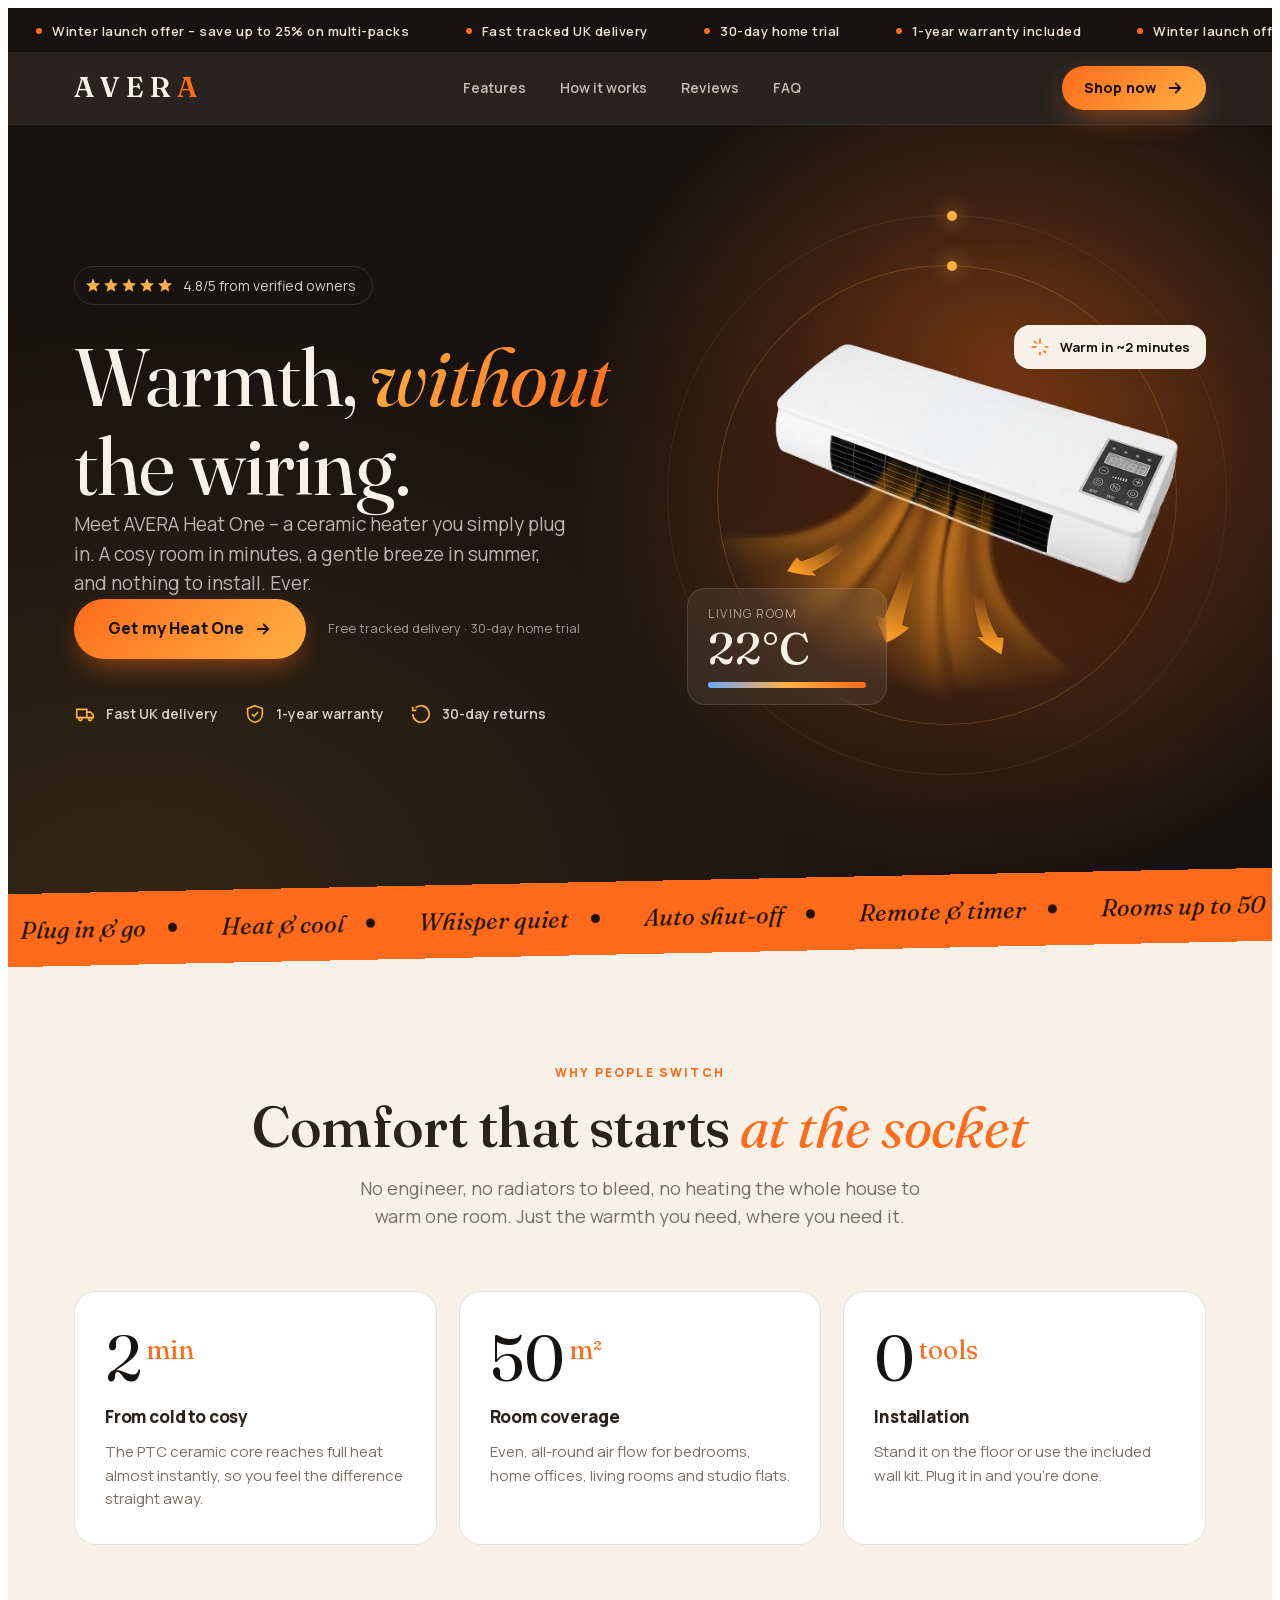
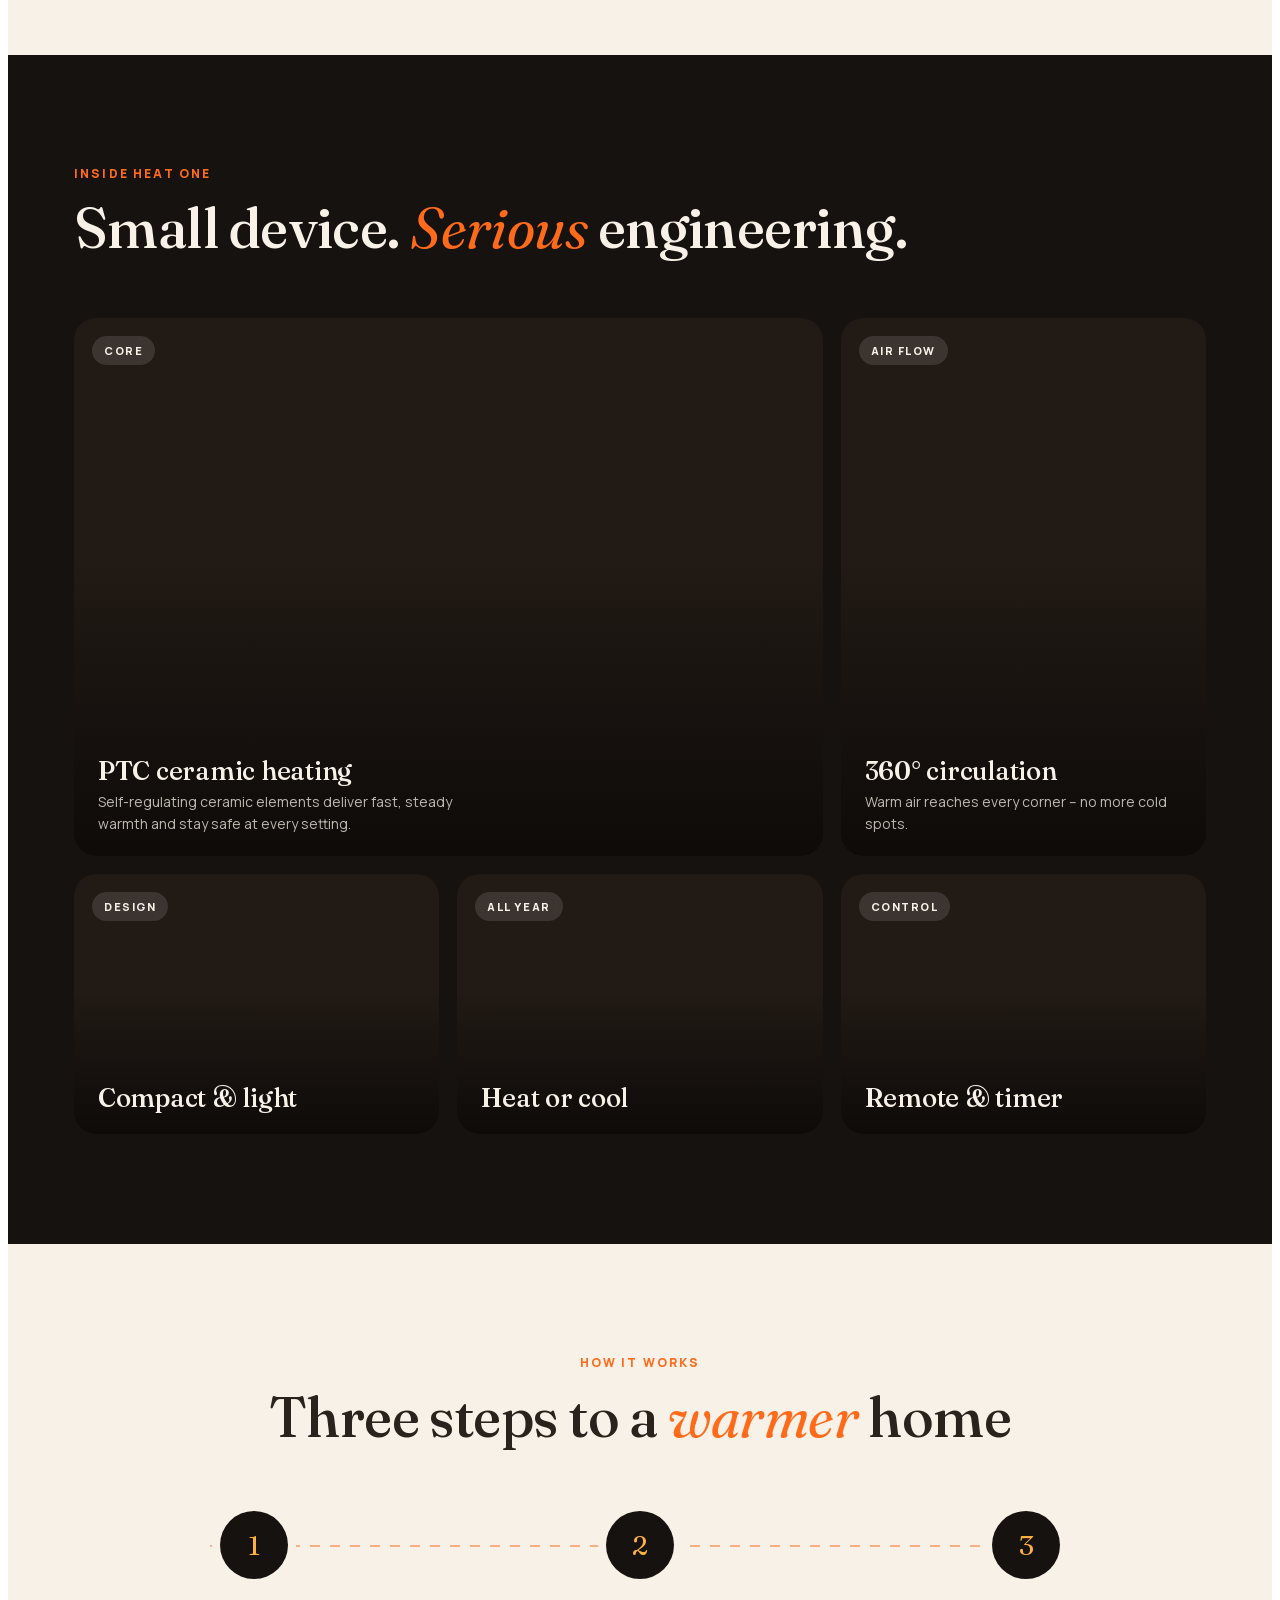
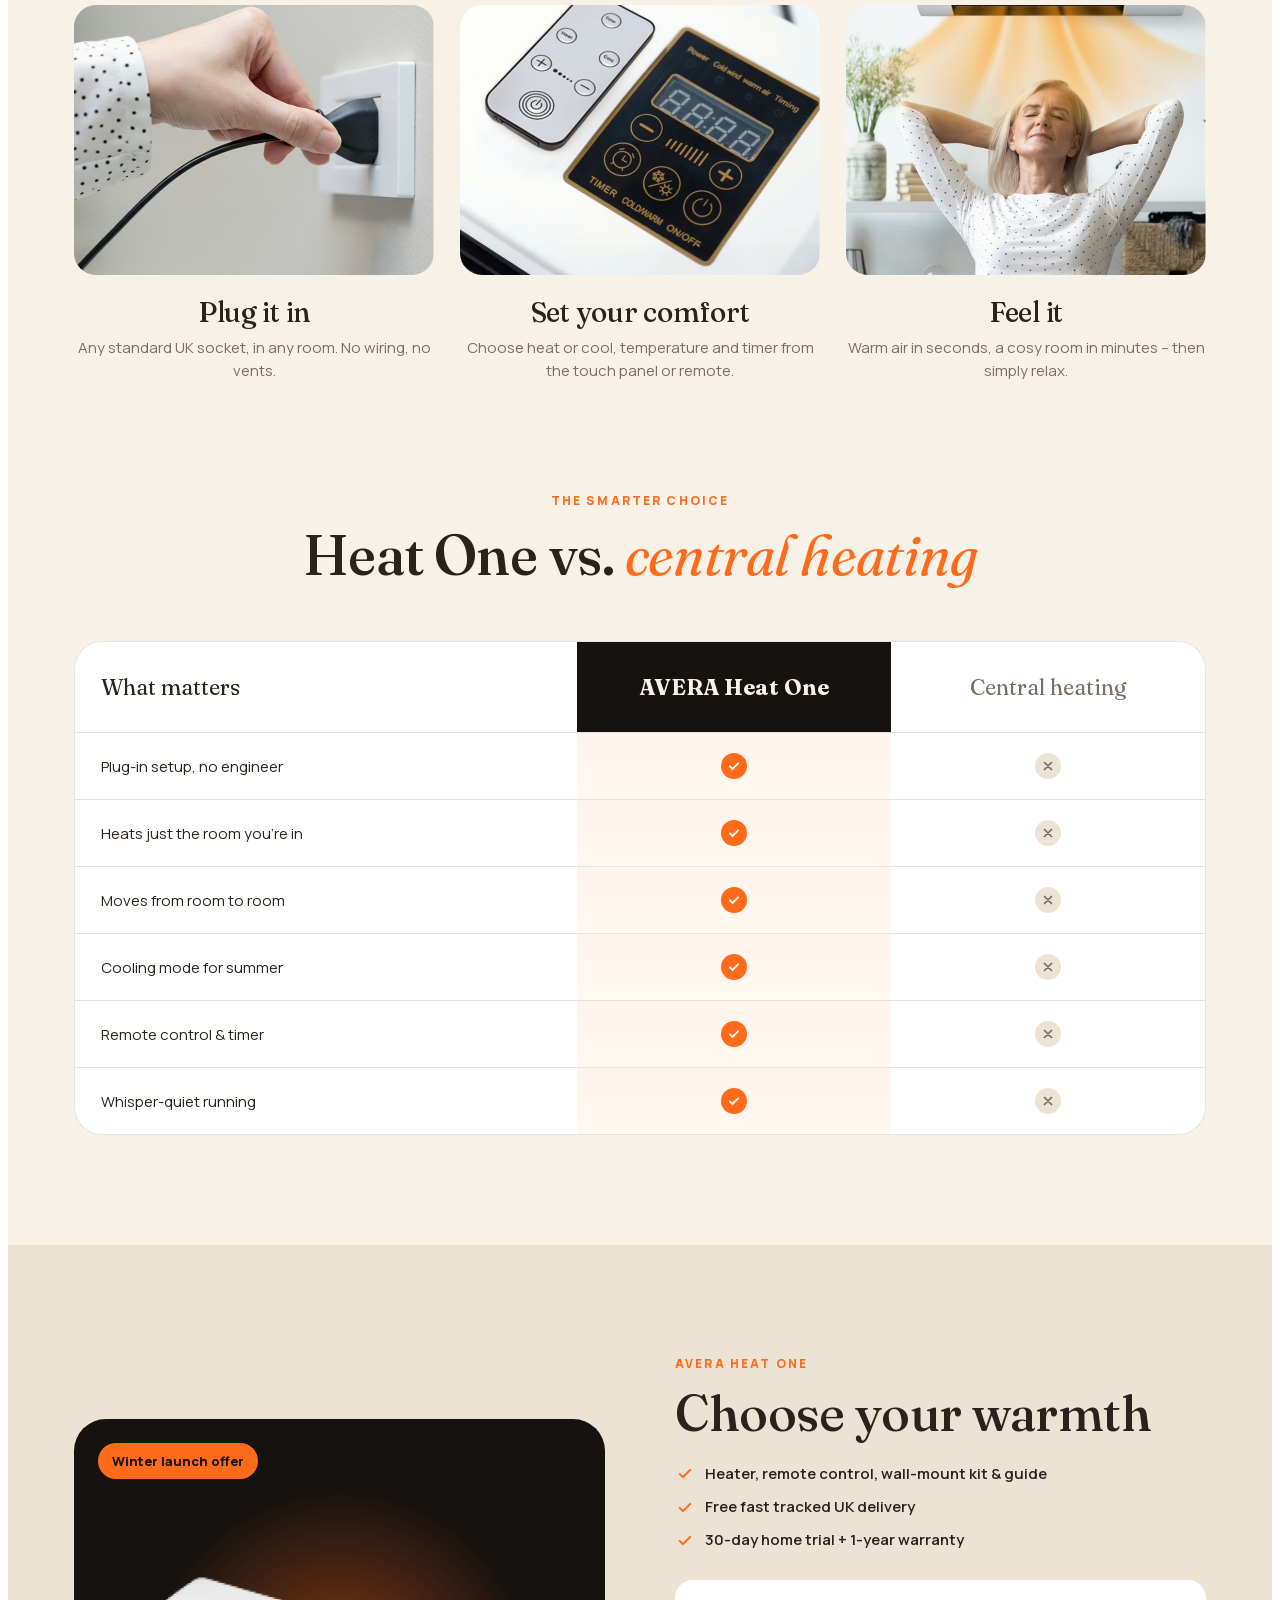
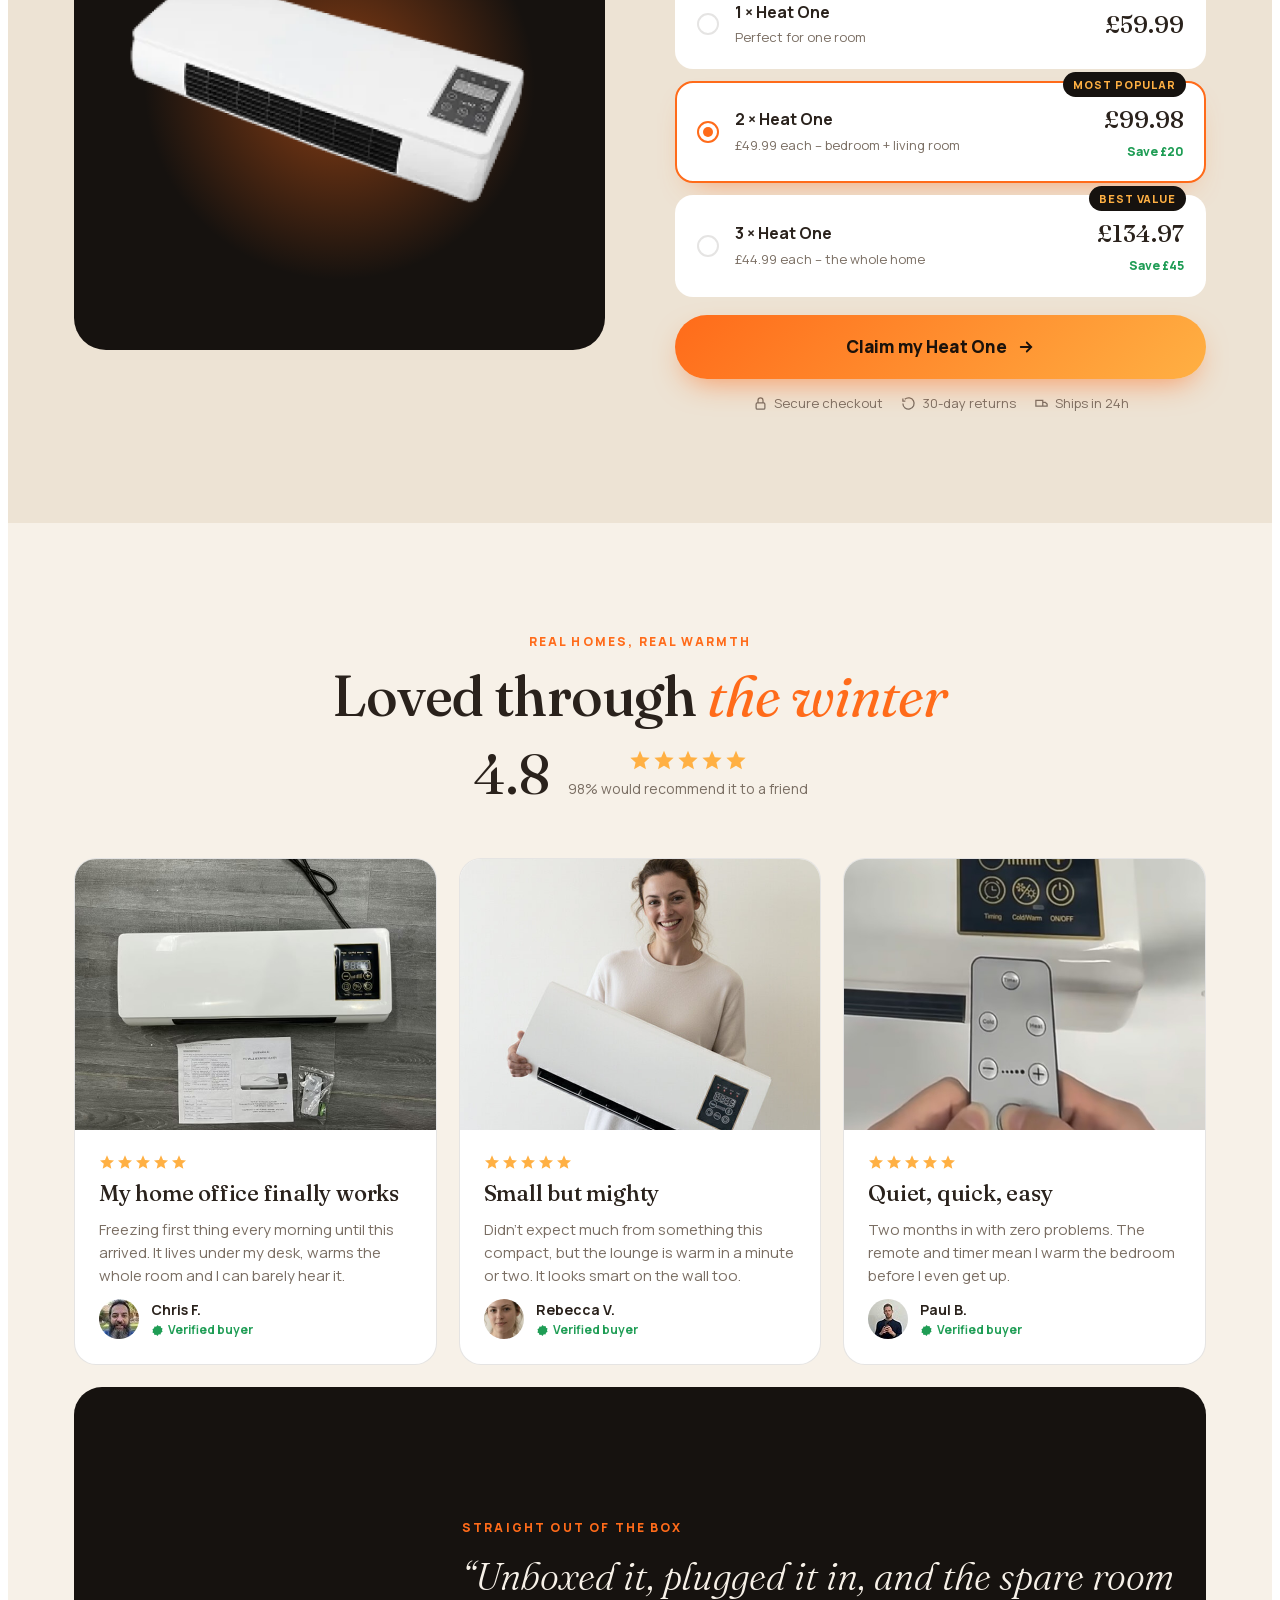
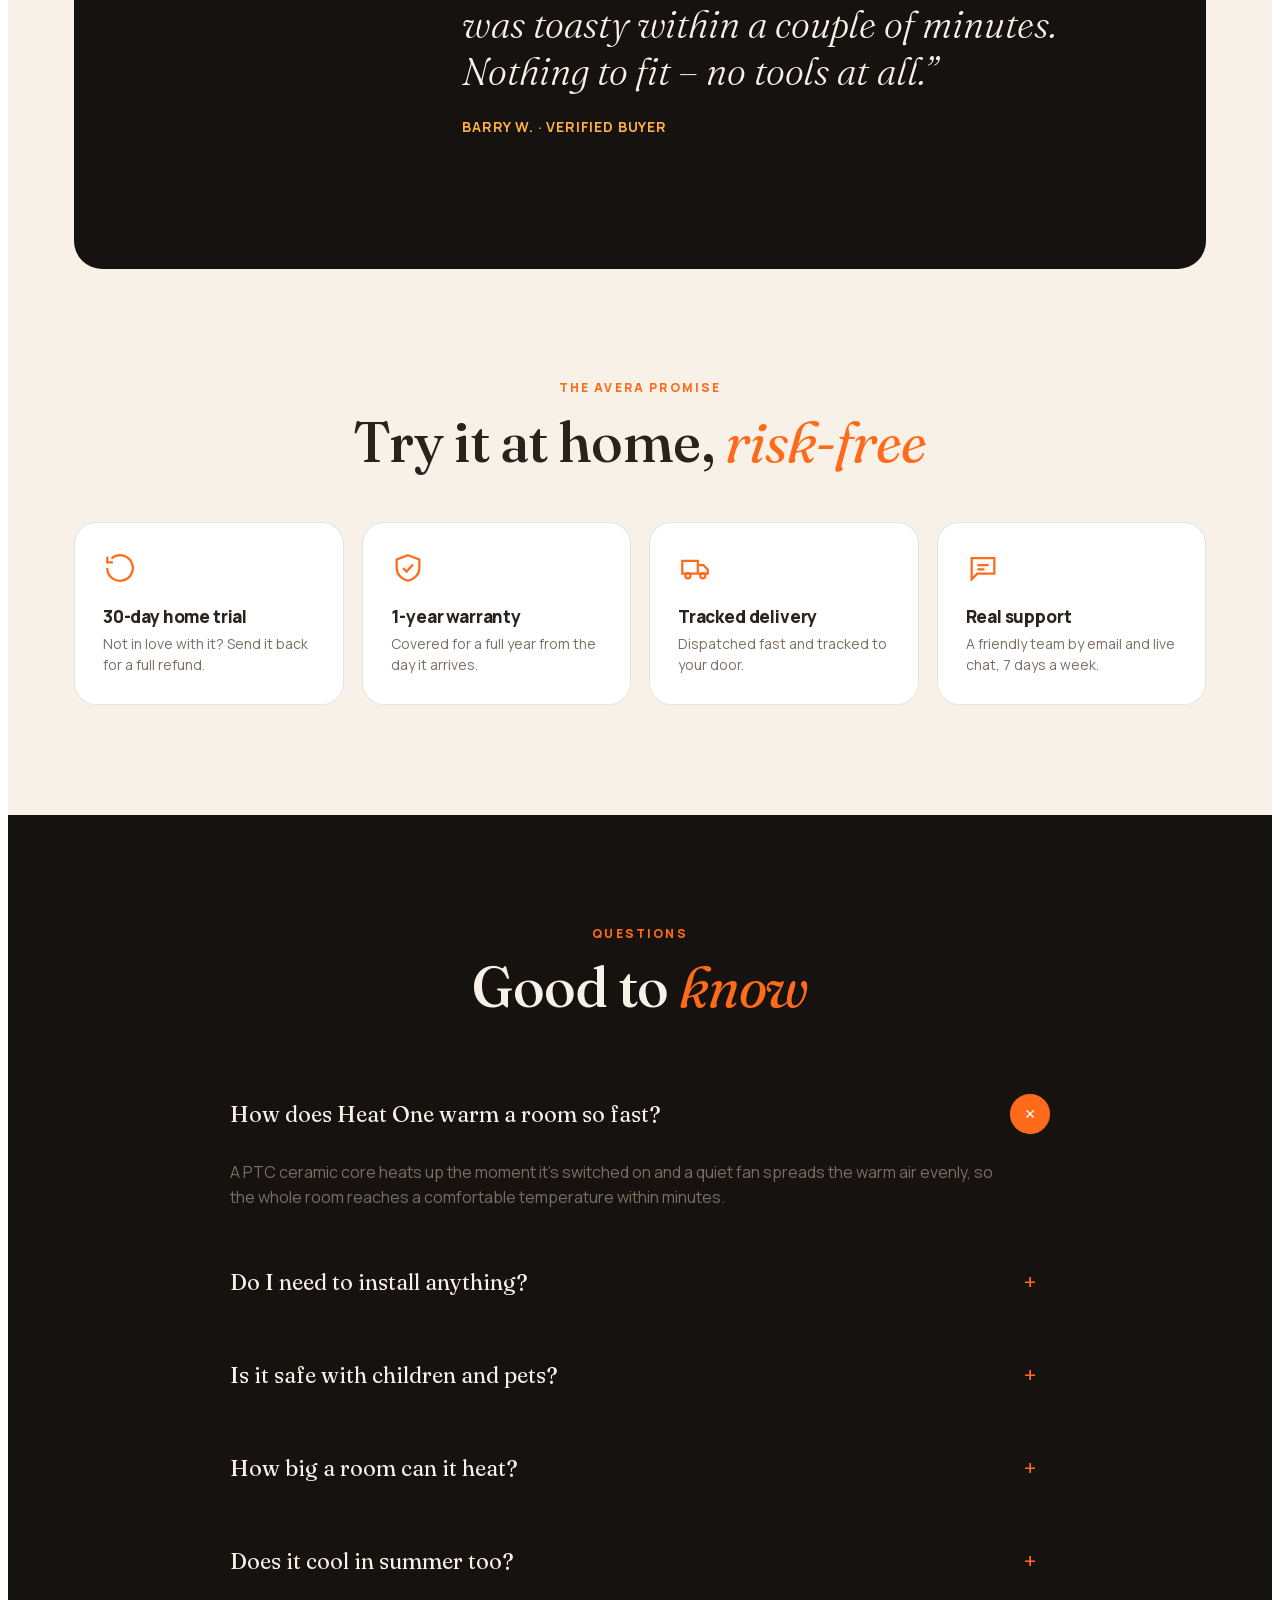
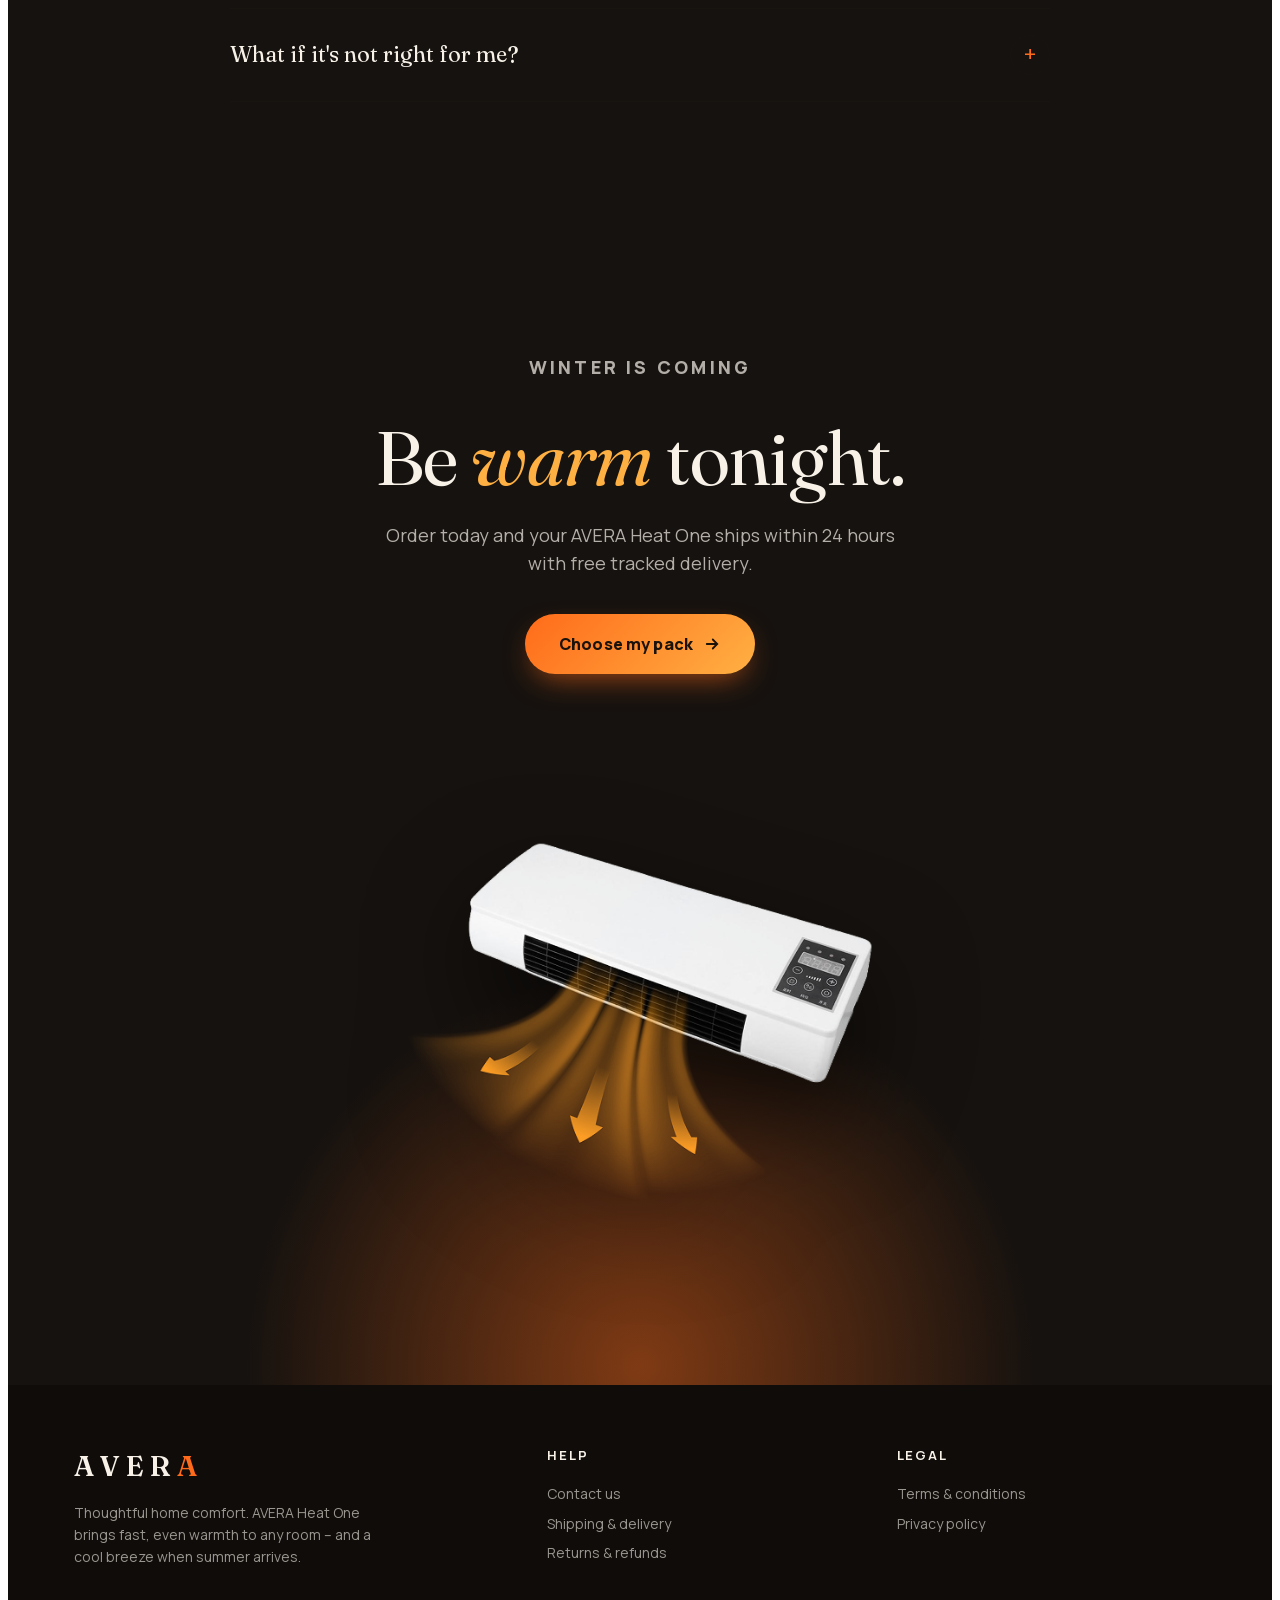
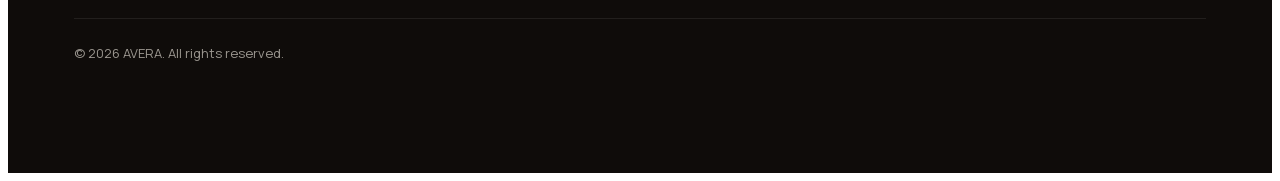
==== index.html @ c87c734c "Pagina prodotto AVERA Heat One (UK) per import CheckoutChamp Co-Authored-By: Claude Opus 5.5 (1M con" ====
<!DOCTYPE html>
<html lang="en-GB">
<head>
<meta charset="utf-8">
<meta name="viewport" content="width=device-width,initial-scale=1">
<title>AVERA Heat One – Plug-in ceramic heater</title>
<meta name="description" content="AVERA Heat One: a plug-in ceramic heater and cooler that warms a room in minutes. No installation, remote control, 30-day home trial.">
<link rel="stylesheet" href="https://camillithomas7-prog.github.io/avera-heat/style-aaeebcc0.css">
</head>
<body>
<div class="av">

<div class="av-bar"><div class="av-bar-track">
<span><i></i>Winter launch offer – save up to 25% on multi-packs</span><span><i></i>Fast tracked UK delivery</span><span><i></i>30-day home trial</span><span><i></i>1-year warranty included</span>
<span><i></i>Winter launch offer – save up to 25% on multi-packs</span><span><i></i>Fast tracked UK delivery</span><span><i></i>30-day home trial</span><span><i></i>1-year warranty included</span>
</div></div>

<header class="av-head"><div class="av-wrap">
<a class="av-logo" href="#top">AVER<b>A</b></a>
<nav class="av-nav"><a href="#features">Features</a><a href="#how">How it works</a><a href="#reviews">Reviews</a><a href="#faq">FAQ</a></nav>
<a class="av-btn" href="#offer">Shop now <svg viewBox="0 0 24 24" fill="none" stroke="currentColor" stroke-width="2.4" stroke-linecap="round"><path d="M5 12h14M13 6l6 6-6 6"/></svg></a>
</div></header>

<section class="av-hero" id="top"><div class="av-wrap">
<div class="av-hero-in">
<div class="av-rating"><span class="av-stars"><svg viewBox="0 0 24 24"><path d="M12 2l3 6.9 7.5.7-5.7 5 1.7 7.4L12 18.3 5.5 22l1.7-7.4-5.7-5 7.5-.7z"/></svg><svg viewBox="0 0 24 24"><path d="M12 2l3 6.9 7.5.7-5.7 5 1.7 7.4L12 18.3 5.5 22l1.7-7.4-5.7-5 7.5-.7z"/></svg><svg viewBox="0 0 24 24"><path d="M12 2l3 6.9 7.5.7-5.7 5 1.7 7.4L12 18.3 5.5 22l1.7-7.4-5.7-5 7.5-.7z"/></svg><svg viewBox="0 0 24 24"><path d="M12 2l3 6.9 7.5.7-5.7 5 1.7 7.4L12 18.3 5.5 22l1.7-7.4-5.7-5 7.5-.7z"/></svg><svg viewBox="0 0 24 24"><path d="M12 2l3 6.9 7.5.7-5.7 5 1.7 7.4L12 18.3 5.5 22l1.7-7.4-5.7-5 7.5-.7z"/></svg></span>4.8/5 from verified owners</div>
<h1>Warmth, <em>without</em> the wiring.</h1>
<p class="av-hero-sub">Meet AVERA Heat One – a ceramic heater you simply plug in. A cosy room in minutes, a gentle breeze in summer, and nothing to install. Ever.</p>
<div class="av-hero-cta"><a class="av-btn" href="#offer">Get my Heat One <svg viewBox="0 0 24 24" fill="none" stroke="currentColor" stroke-width="2.4" stroke-linecap="round"><path d="M5 12h14M13 6l6 6-6 6"/></svg></a><small>Free tracked delivery · 30-day home trial</small></div>
<div class="av-trust">
<div><svg viewBox="0 0 24 24"><path d="M3 7h11v9H3zM14 10h4l3 3v3h-7z"/><circle cx="7" cy="17.5" r="1.8"/><circle cx="17.5" cy="17.5" r="1.8"/></svg>Fast UK delivery</div>
<div><svg viewBox="0 0 24 24"><path d="M12 3l8 3v6c0 4.5-3.4 8-8 9-4.6-1-8-4.5-8-9V6z"/><path d="M8.5 12l2.5 2.5 4.5-5"/></svg>1-year warranty</div>
<div><svg viewBox="0 0 24 24"><path d="M3 12a9 9 0 1 0 3-6.7"/><path d="M3 4v4h4"/></svg>30-day returns</div>
</div>
</div>
<div class="av-stage">
<div class="av-stage-ring av-stage-ring--2"></div><div class="av-stage-ring"></div>
<div class="av-waves"><svg viewBox="0 0 26 90"><path d="M13 88c-9-10 9-18 0-28s9-18 0-28 9-18 0-30"/></svg><svg viewBox="0 0 26 90"><path d="M13 88c-9-10 9-18 0-28s9-18 0-28 9-18 0-30"/></svg><svg viewBox="0 0 26 90"><path d="M13 88c-9-10 9-18 0-28s9-18 0-28 9-18 0-30"/></svg></div>
<img class="av-product" src="https://camillithomas7-prog.github.io/avera-heat/assets/heat-one-flow.png" alt="AVERA Heat One plug-in heater">
<div class="av-temp"><small>Living room</small><strong></strong><span></span></div>
<div class="av-chip"><svg viewBox="0 0 24 24"><path d="M12 2v6M12 22v-4M4.9 4.9l2.8 2.8M16.3 16.3l2.8 2.8M2 12h6M22 12h-4"/></svg>Warm in ~2 minutes</div>
</div>
</div></section>

<div class="av-ticker"><div class="av-bar-track">
<span>Plug in &amp; go<i></i></span><span>Heat &amp; cool<i></i></span><span>Whisper quiet<i></i></span><span>Auto shut-off<i></i></span><span>Remote &amp; timer<i></i></span><span>Rooms up to 50 m²<i></i></span>
<span>Plug in &amp; go<i></i></span><span>Heat &amp; cool<i></i></span><span>Whisper quiet<i></i></span><span>Auto shut-off<i></i></span><span>Remote &amp; timer<i></i></span><span>Rooms up to 50 m²<i></i></span>
</div></div>

<section class="av-sec"><div class="av-wrap">
<div class="av-center av-rv"><p class="av-eyebrow">Why people switch</p><h2 class="av-h2" style="margin-top:14px">Comfort that starts <em>at the socket</em></h2><p class="av-lead" style="margin-top:18px">No engineer, no radiators to bleed, no heating the whole house to warm one room. Just the warmth you need, where you need it.</p></div>
<div class="av-stats">
<div class="av-stat av-rv"><b>2<sup>min</sup></b><h3>From cold to cosy</h3><p>The PTC ceramic core reaches full heat almost instantly, so you feel the difference straight away.</p></div>
<div class="av-stat av-rv"><b>50<sup>m²</sup></b><h3>Room coverage</h3><p>Even, all-round air flow for bedrooms, home offices, living rooms and studio flats.</p></div>
<div class="av-stat av-rv"><b>0<sup>tools</sup></b><h3>Installation</h3><p>Stand it on the floor or use the included wall kit. Plug it in and you're done.</p></div>
</div>
</div></section>

<section class="av-sec av-dark" id="features"><div class="av-wrap">
<div class="av-rv"><p class="av-eyebrow">Inside Heat One</p><h2 class="av-h2" style="margin-top:14px">Small device. <em>Serious</em> engineering.</h2></div>
<div class="av-bento">
<div class="av-tile av-t1 av-rv"><video autoplay muted loop playsinline preload="metadata"><source src="https://camillithomas7-prog.github.io/avera-heat/assets/v-ceramic.mp4" type="video/mp4"></video><em>Core</em><div><h3>PTC ceramic heating</h3><p>Self-regulating ceramic elements deliver fast, steady warmth and stay safe at every setting.</p></div></div>
<div class="av-tile av-t2 av-rv"><video autoplay muted loop playsinline preload="metadata"><source src="https://camillithomas7-prog.github.io/avera-heat/assets/v-airflow.mp4" type="video/mp4"></video><em>Air flow</em><div><h3>360° circulation</h3><p>Warm air reaches every corner – no more cold spots.</p></div></div>
<div class="av-tile av-t3 av-rv"><video autoplay muted loop playsinline preload="metadata"><source src="https://camillithomas7-prog.github.io/avera-heat/assets/v-compact.mp4" type="video/mp4"></video><em>Design</em><div><h3>Compact &amp; light</h3></div></div>
<div class="av-tile av-t4 av-rv"><video autoplay muted loop playsinline preload="metadata"><source src="https://camillithomas7-prog.github.io/avera-heat/assets/v-dual.mp4" type="video/mp4"></video><em>All year</em><div><h3>Heat or cool</h3></div></div>
<div class="av-tile av-t5 av-rv"><video autoplay muted loop playsinline preload="metadata"><source src="https://camillithomas7-prog.github.io/avera-heat/assets/v-remote.mp4" type="video/mp4"></video><em>Control</em><div><h3>Remote &amp; timer</h3></div></div>
</div>
</div></section>

<section class="av-sec" id="how"><div class="av-wrap">
<div class="av-center av-rv"><p class="av-eyebrow">How it works</p><h2 class="av-h2" style="margin-top:14px">Three steps to a <em>warmer</em> home</h2></div>
<div class="av-steps">
<div class="av-step av-rv"><div class="av-step-n">1</div><img src="https://camillithomas7-prog.github.io/avera-heat/assets/step-plug.jpg" alt="Plugging in the heater"><h3>Plug it in</h3><p>Any standard UK socket, in any room. No wiring, no vents.</p></div>
<div class="av-step av-rv"><div class="av-step-n">2</div><img src="https://camillithomas7-prog.github.io/avera-heat/assets/step-panel.jpg" alt="Touch panel and remote"><h3>Set your comfort</h3><p>Choose heat or cool, temperature and timer from the touch panel or remote.</p></div>
<div class="av-step av-rv"><div class="av-step-n">3</div><img src="https://camillithomas7-prog.github.io/avera-heat/assets/step-relax.jpg" alt="Relaxing in a warm room"><h3>Feel it</h3><p>Warm air in seconds, a cosy room in minutes – then simply relax.</p></div>
</div>
</div></section>

<section class="av-sec" style="padding-top:0"><div class="av-wrap">
<div class="av-center av-rv"><p class="av-eyebrow">The smarter choice</p><h2 class="av-h2" style="margin-top:14px">Heat One vs. <em>central heating</em></h2></div>
<div class="av-compare av-rv">
<div class="av-row av-row--head"><div>What matters</div><div>AVERA Heat One</div><div>Central heating</div></div>
<div class="av-row"><div>Plug-in setup, no engineer</div><div><span class="av-yes"><svg viewBox="0 0 24 24"><path d="M5 12.5l4.5 4.5L19 7.5"/></svg></span></div><div><span class="av-no"><svg viewBox="0 0 24 24"><path d="M6 6l12 12M18 6L6 18"/></svg></span></div></div>
<div class="av-row"><div>Heats just the room you're in</div><div><span class="av-yes"><svg viewBox="0 0 24 24"><path d="M5 12.5l4.5 4.5L19 7.5"/></svg></span></div><div><span class="av-no"><svg viewBox="0 0 24 24"><path d="M6 6l12 12M18 6L6 18"/></svg></span></div></div>
<div class="av-row"><div>Moves from room to room</div><div><span class="av-yes"><svg viewBox="0 0 24 24"><path d="M5 12.5l4.5 4.5L19 7.5"/></svg></span></div><div><span class="av-no"><svg viewBox="0 0 24 24"><path d="M6 6l12 12M18 6L6 18"/></svg></span></div></div>
<div class="av-row"><div>Cooling mode for summer</div><div><span class="av-yes"><svg viewBox="0 0 24 24"><path d="M5 12.5l4.5 4.5L19 7.5"/></svg></span></div><div><span class="av-no"><svg viewBox="0 0 24 24"><path d="M6 6l12 12M18 6L6 18"/></svg></span></div></div>
<div class="av-row"><div>Remote control &amp; timer</div><div><span class="av-yes"><svg viewBox="0 0 24 24"><path d="M5 12.5l4.5 4.5L19 7.5"/></svg></span></div><div><span class="av-no"><svg viewBox="0 0 24 24"><path d="M6 6l12 12M18 6L6 18"/></svg></span></div></div>
<div class="av-row"><div>Whisper-quiet running</div><div><span class="av-yes"><svg viewBox="0 0 24 24"><path d="M5 12.5l4.5 4.5L19 7.5"/></svg></span></div><div><span class="av-no"><svg viewBox="0 0 24 24"><path d="M6 6l12 12M18 6L6 18"/></svg></span></div></div>
</div>
</div></section>

<section class="av-sec av-offer" id="offer"><div class="av-wrap">
<div class="av-offer-media av-rv"><em>Winter launch offer</em><img src="https://camillithomas7-prog.github.io/avera-heat/assets/heat-one.png" alt="AVERA Heat One"></div>
<div class="av-rv">
<p class="av-eyebrow">AVERA Heat One</p>
<h2 style="margin-top:12px">Choose your warmth</h2>
<ul class="av-offer-list">
<li><svg viewBox="0 0 24 24"><path d="M5 12.5l4.5 4.5L19 7.5"/></svg>Heater, remote control, wall-mount kit &amp; guide</li>
<li><svg viewBox="0 0 24 24"><path d="M5 12.5l4.5 4.5L19 7.5"/></svg>Free fast tracked UK delivery</li>
<li><svg viewBox="0 0 24 24"><path d="M5 12.5l4.5 4.5L19 7.5"/></svg>30-day home trial + 1-year warranty</li>
</ul>
<div class="av-packs">
<label class="av-pack"><input type="radio" name="av-pack"><span class="av-pack-dot"></span><span class="av-pack-txt"><b>1 × Heat One</b><small>Perfect for one room</small></span><span class="av-pack-price"><b>£59.99</b></span></label>
<label class="av-pack"><input type="radio" name="av-pack" checked><span class="av-pack-tag">Most popular</span><span class="av-pack-dot"></span><span class="av-pack-txt"><b>2 × Heat One</b><small>£49.99 each – bedroom + living room</small></span><span class="av-pack-price"><b>£99.98</b><small>Save £20</small></span></label>
<label class="av-pack"><input type="radio" name="av-pack"><span class="av-pack-tag">Best value</span><span class="av-pack-dot"></span><span class="av-pack-txt"><b>3 × Heat One</b><small>£44.99 each – the whole home</small></span><span class="av-pack-price"><b>£134.97</b><small>Save £45</small></span></label>
</div>
<a class="av-btn" href="/checkout">Claim my Heat One <svg viewBox="0 0 24 24" fill="none" stroke="currentColor" stroke-width="2.4" stroke-linecap="round"><path d="M5 12h14M13 6l6 6-6 6"/></svg></a>
<div class="av-secure"><span><svg viewBox="0 0 24 24"><rect x="5" y="11" width="14" height="10" rx="2"/><path d="M8 11V7a4 4 0 0 1 8 0v4"/></svg>Secure checkout</span><span><svg viewBox="0 0 24 24"><path d="M3 12a9 9 0 1 0 3-6.7"/><path d="M3 4v4h4"/></svg>30-day returns</span><span><svg viewBox="0 0 24 24"><path d="M3 7h11v9H3zM14 10h4l3 3v3h-7z"/></svg>Ships in 24h</span></div>
</div>
</div></section>

<section class="av-sec" id="reviews"><div class="av-wrap">
<div class="av-center av-rv"><p class="av-eyebrow">Real homes, real warmth</p><h2 class="av-h2" style="margin-top:14px">Loved through <em>the winter</em></h2>
<div class="av-score"><b>4.8</b><div><span class="av-stars"><svg viewBox="0 0 24 24"><path d="M12 2l3 6.9 7.5.7-5.7 5 1.7 7.4L12 18.3 5.5 22l1.7-7.4-5.7-5 7.5-.7z"/></svg><svg viewBox="0 0 24 24"><path d="M12 2l3 6.9 7.5.7-5.7 5 1.7 7.4L12 18.3 5.5 22l1.7-7.4-5.7-5 7.5-.7z"/></svg><svg viewBox="0 0 24 24"><path d="M12 2l3 6.9 7.5.7-5.7 5 1.7 7.4L12 18.3 5.5 22l1.7-7.4-5.7-5 7.5-.7z"/></svg><svg viewBox="0 0 24 24"><path d="M12 2l3 6.9 7.5.7-5.7 5 1.7 7.4L12 18.3 5.5 22l1.7-7.4-5.7-5 7.5-.7z"/></svg><svg viewBox="0 0 24 24"><path d="M12 2l3 6.9 7.5.7-5.7 5 1.7 7.4L12 18.3 5.5 22l1.7-7.4-5.7-5 7.5-.7z"/></svg></span><small>98% would recommend it to a friend</small></div></div>
</div>
<div class="av-reviews">
<div class="av-review av-rv"><img src="https://camillithomas7-prog.github.io/avera-heat/assets/review-1.jpg" alt="Heat One unboxed"><div class="av-review-b"><span class="av-stars"><svg viewBox="0 0 24 24"><path d="M12 2l3 6.9 7.5.7-5.7 5 1.7 7.4L12 18.3 5.5 22l1.7-7.4-5.7-5 7.5-.7z"/></svg><svg viewBox="0 0 24 24"><path d="M12 2l3 6.9 7.5.7-5.7 5 1.7 7.4L12 18.3 5.5 22l1.7-7.4-5.7-5 7.5-.7z"/></svg><svg viewBox="0 0 24 24"><path d="M12 2l3 6.9 7.5.7-5.7 5 1.7 7.4L12 18.3 5.5 22l1.7-7.4-5.7-5 7.5-.7z"/></svg><svg viewBox="0 0 24 24"><path d="M12 2l3 6.9 7.5.7-5.7 5 1.7 7.4L12 18.3 5.5 22l1.7-7.4-5.7-5 7.5-.7z"/></svg><svg viewBox="0 0 24 24"><path d="M12 2l3 6.9 7.5.7-5.7 5 1.7 7.4L12 18.3 5.5 22l1.7-7.4-5.7-5 7.5-.7z"/></svg></span><h3>My home office finally works</h3><p>Freezing first thing every morning until this arrived. It lives under my desk, warms the whole room and I can barely hear it.</p><div class="av-who"><img src="https://camillithomas7-prog.github.io/avera-heat/assets/avatar-1.jpg" alt=""><div>Chris F.<small><svg viewBox="0 0 24 24"><path d="M12 2l2.4 2.1 3.2-.3.9 3.1 2.8 1.6-1 3 1 3-2.8 1.6-.9 3.1-3.2-.3L12 22l-2.4-2.1-3.2.3-.9-3.1-2.8-1.6 1-3-1-3 2.8-1.6.9-3.1 3.2.3z"/></svg>Verified buyer</small></div></div></div></div>
<div class="av-review av-rv"><img src="https://camillithomas7-prog.github.io/avera-heat/assets/review-2.jpg" alt="Customer holding Heat One"><div class="av-review-b"><span class="av-stars"><svg viewBox="0 0 24 24"><path d="M12 2l3 6.9 7.5.7-5.7 5 1.7 7.4L12 18.3 5.5 22l1.7-7.4-5.7-5 7.5-.7z"/></svg><svg viewBox="0 0 24 24"><path d="M12 2l3 6.9 7.5.7-5.7 5 1.7 7.4L12 18.3 5.5 22l1.7-7.4-5.7-5 7.5-.7z"/></svg><svg viewBox="0 0 24 24"><path d="M12 2l3 6.9 7.5.7-5.7 5 1.7 7.4L12 18.3 5.5 22l1.7-7.4-5.7-5 7.5-.7z"/></svg><svg viewBox="0 0 24 24"><path d="M12 2l3 6.9 7.5.7-5.7 5 1.7 7.4L12 18.3 5.5 22l1.7-7.4-5.7-5 7.5-.7z"/></svg><svg viewBox="0 0 24 24"><path d="M12 2l3 6.9 7.5.7-5.7 5 1.7 7.4L12 18.3 5.5 22l1.7-7.4-5.7-5 7.5-.7z"/></svg></span><h3>Small but mighty</h3><p>Didn't expect much from something this compact, but the lounge is warm in a minute or two. It looks smart on the wall too.</p><div class="av-who"><img src="https://camillithomas7-prog.github.io/avera-heat/assets/avatar-2.jpg" alt=""><div>Rebecca V.<small><svg viewBox="0 0 24 24"><path d="M12 2l2.4 2.1 3.2-.3.9 3.1 2.8 1.6-1 3 1 3-2.8 1.6-.9 3.1-3.2-.3L12 22l-2.4-2.1-3.2.3-.9-3.1-2.8-1.6 1-3-1-3 2.8-1.6.9-3.1 3.2.3z"/></svg>Verified buyer</small></div></div></div></div>
<div class="av-review av-rv"><img src="https://camillithomas7-prog.github.io/avera-heat/assets/review-3.jpg" alt="Remote control"><div class="av-review-b"><span class="av-stars"><svg viewBox="0 0 24 24"><path d="M12 2l3 6.9 7.5.7-5.7 5 1.7 7.4L12 18.3 5.5 22l1.7-7.4-5.7-5 7.5-.7z"/></svg><svg viewBox="0 0 24 24"><path d="M12 2l3 6.9 7.5.7-5.7 5 1.7 7.4L12 18.3 5.5 22l1.7-7.4-5.7-5 7.5-.7z"/></svg><svg viewBox="0 0 24 24"><path d="M12 2l3 6.9 7.5.7-5.7 5 1.7 7.4L12 18.3 5.5 22l1.7-7.4-5.7-5 7.5-.7z"/></svg><svg viewBox="0 0 24 24"><path d="M12 2l3 6.9 7.5.7-5.7 5 1.7 7.4L12 18.3 5.5 22l1.7-7.4-5.7-5 7.5-.7z"/></svg><svg viewBox="0 0 24 24"><path d="M12 2l3 6.9 7.5.7-5.7 5 1.7 7.4L12 18.3 5.5 22l1.7-7.4-5.7-5 7.5-.7z"/></svg></span><h3>Quiet, quick, easy</h3><p>Two months in with zero problems. The remote and timer mean I warm the bedroom before I even get up.</p><div class="av-who"><img src="https://camillithomas7-prog.github.io/avera-heat/assets/avatar-3.jpg" alt=""><div>Paul B.<small><svg viewBox="0 0 24 24"><path d="M12 2l2.4 2.1 3.2-.3.9 3.1 2.8 1.6-1 3 1 3-2.8 1.6-.9 3.1-3.2-.3L12 22l-2.4-2.1-3.2.3-.9-3.1-2.8-1.6 1-3-1-3 2.8-1.6.9-3.1 3.2.3z"/></svg>Verified buyer</small></div></div></div></div>
</div>
<div class="av-vid-review av-rv"><video autoplay muted loop playsinline preload="metadata"><source src="https://camillithomas7-prog.github.io/avera-heat/assets/v-review.mp4" type="video/mp4"></video><div><p class="av-eyebrow">Straight out of the box</p><blockquote style="margin-top:16px">“Unboxed it, plugged it in, and the spare room was toasty within a couple of minutes. Nothing to fit – no tools at all.”</blockquote><cite>BARRY W. · VERIFIED BUYER</cite></div></div>
</div></section>

<section class="av-sec" style="padding-top:0"><div class="av-wrap">
<div class="av-center av-rv"><p class="av-eyebrow">The AVERA promise</p><h2 class="av-h2" style="margin-top:14px">Try it at home, <em>risk-free</em></h2></div>
<div class="av-promise">
<div class="av-rv"><svg viewBox="0 0 24 24"><path d="M3 12a9 9 0 1 0 3-6.7"/><path d="M3 4v4h4"/></svg><h3>30-day home trial</h3><p>Not in love with it? Send it back for a full refund.</p></div>
<div class="av-rv"><svg viewBox="0 0 24 24"><path d="M12 3l8 3v6c0 4.5-3.4 8-8 9-4.6-1-8-4.5-8-9V6z"/><path d="M8.5 12l2.5 2.5 4.5-5"/></svg><h3>1-year warranty</h3><p>Covered for a full year from the day it arrives.</p></div>
<div class="av-rv"><svg viewBox="0 0 24 24"><path d="M3 7h11v9H3zM14 10h4l3 3v3h-7z"/><circle cx="7" cy="17.5" r="1.8"/><circle cx="17.5" cy="17.5" r="1.8"/></svg><h3>Tracked delivery</h3><p>Dispatched fast and tracked to your door.</p></div>
<div class="av-rv"><svg viewBox="0 0 24 24"><path d="M4 5h16v11H8l-4 4z"/><path d="M8 10h8M8 13h5"/></svg><h3>Real support</h3><p>A friendly team by email and live chat, 7 days a week.</p></div>
</div>
</div></section>

<section class="av-sec av-dark" id="faq"><div class="av-wrap">
<div class="av-center av-rv"><p class="av-eyebrow">Questions</p><h2 class="av-h2" style="margin-top:14px">Good to <em>know</em></h2></div>
<div class="av-faq">
<details open><summary>How does Heat One warm a room so fast?</summary><p>A PTC ceramic core heats up the moment it's switched on and a quiet fan spreads the warm air evenly, so the whole room reaches a comfortable temperature within minutes.</p></details>
<details><summary>Do I need to install anything?</summary><p>No. There's no wiring, no vents and no tools. Plug it into a standard UK socket, choose your setting and you're done. A wall-mount kit is included if you'd like it off the floor.</p></details>
<details><summary>Is it safe with children and pets?</summary><p>Yes. It has overheat protection and an automatic shut-off, and the outer casing stays cool to the touch.</p></details>
<details><summary>How big a room can it heat?</summary><p>Rooms up to around 50 m², depending on insulation and layout – ideal for bedrooms, home offices, living rooms and flats.</p></details>
<details><summary>Does it cool in summer too?</summary><p>Yes. Switch to fan mode for a refreshing breeze on warm days – one device for the whole year.</p></details>
<details><summary>What if it's not right for me?</summary><p>You have 30 days to try it at home. If you're not happy, send it back for a full refund. Every unit is also covered by a 1-year warranty.</p></details>
</div>
</div></section>

<section class="av-final"><div class="av-wrap av-rv">
<p class="av-eyebrow">Winter is coming</p>
<h2 style="margin-top:16px">Be <em>warm</em> tonight.</h2>
<p>Order today and your AVERA Heat One ships within 24 hours with free tracked delivery.</p>
<a class="av-btn" href="#offer">Choose my pack <svg viewBox="0 0 24 24" fill="none" stroke="currentColor" stroke-width="2.4" stroke-linecap="round"><path d="M5 12h14M13 6l6 6-6 6"/></svg></a>
<img src="https://camillithomas7-prog.github.io/avera-heat/assets/heat-one-flow.png" alt="AVERA Heat One">
</div></section>

<footer class="av-foot"><div class="av-wrap">
<div><span class="av-logo">AVER<b>A</b></span><p>Thoughtful home comfort. AVERA Heat One brings fast, even warmth to any room – and a cool breeze when summer arrives.</p></div>
<div><h4>Help</h4><a href="/contact-us">Contact us</a><a href="/shipping-policy">Shipping &amp; delivery</a><a href="/refund-policy">Returns &amp; refunds</a></div>
<div><h4>Legal</h4><a href="/terms-of-service">Terms &amp; conditions</a><a href="/privacy-policy">Privacy policy</a></div>
<div class="av-copy">© 2026 AVERA. All rights reserved.</div>
</div></footer>

<div class="av-sticky"><div><b>From £44.99</b>Free tracked UK delivery</div><a class="av-btn" href="#offer">Shop now</a></div>

</div>
</body>
</html>
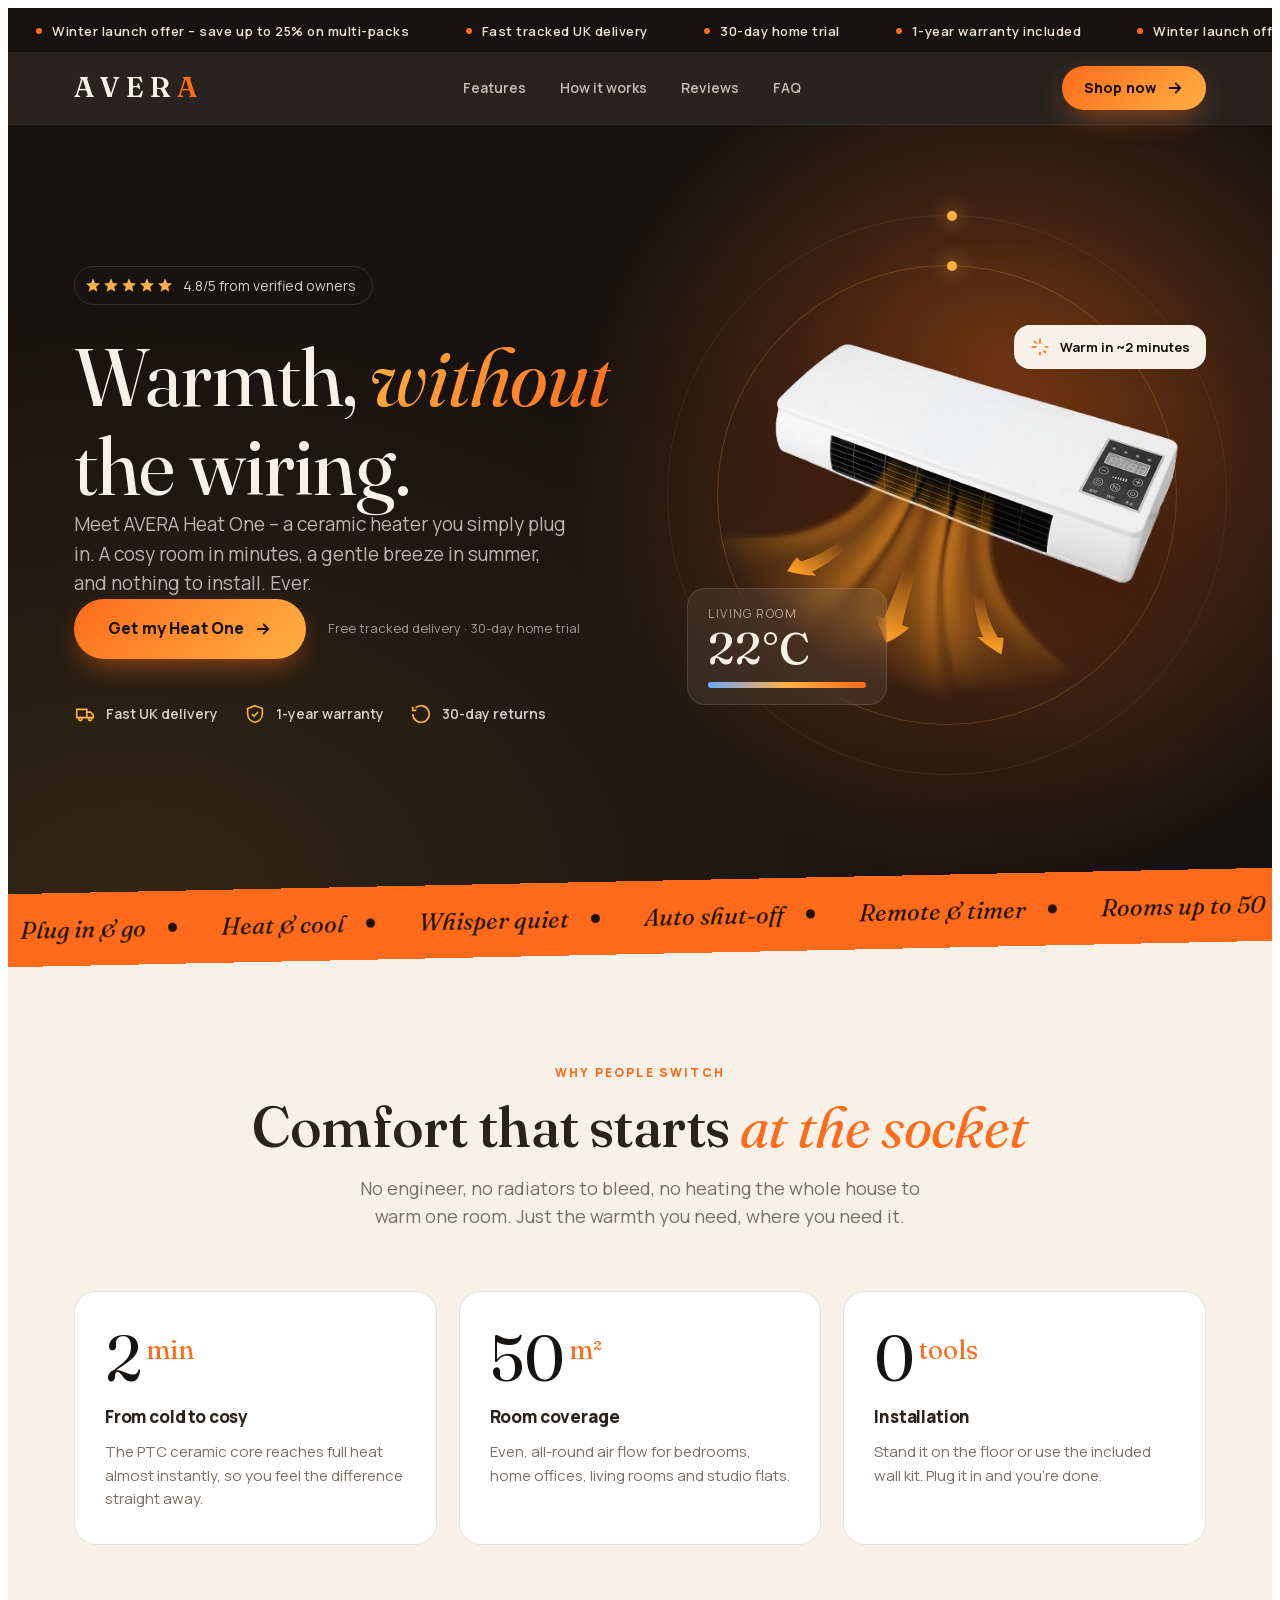
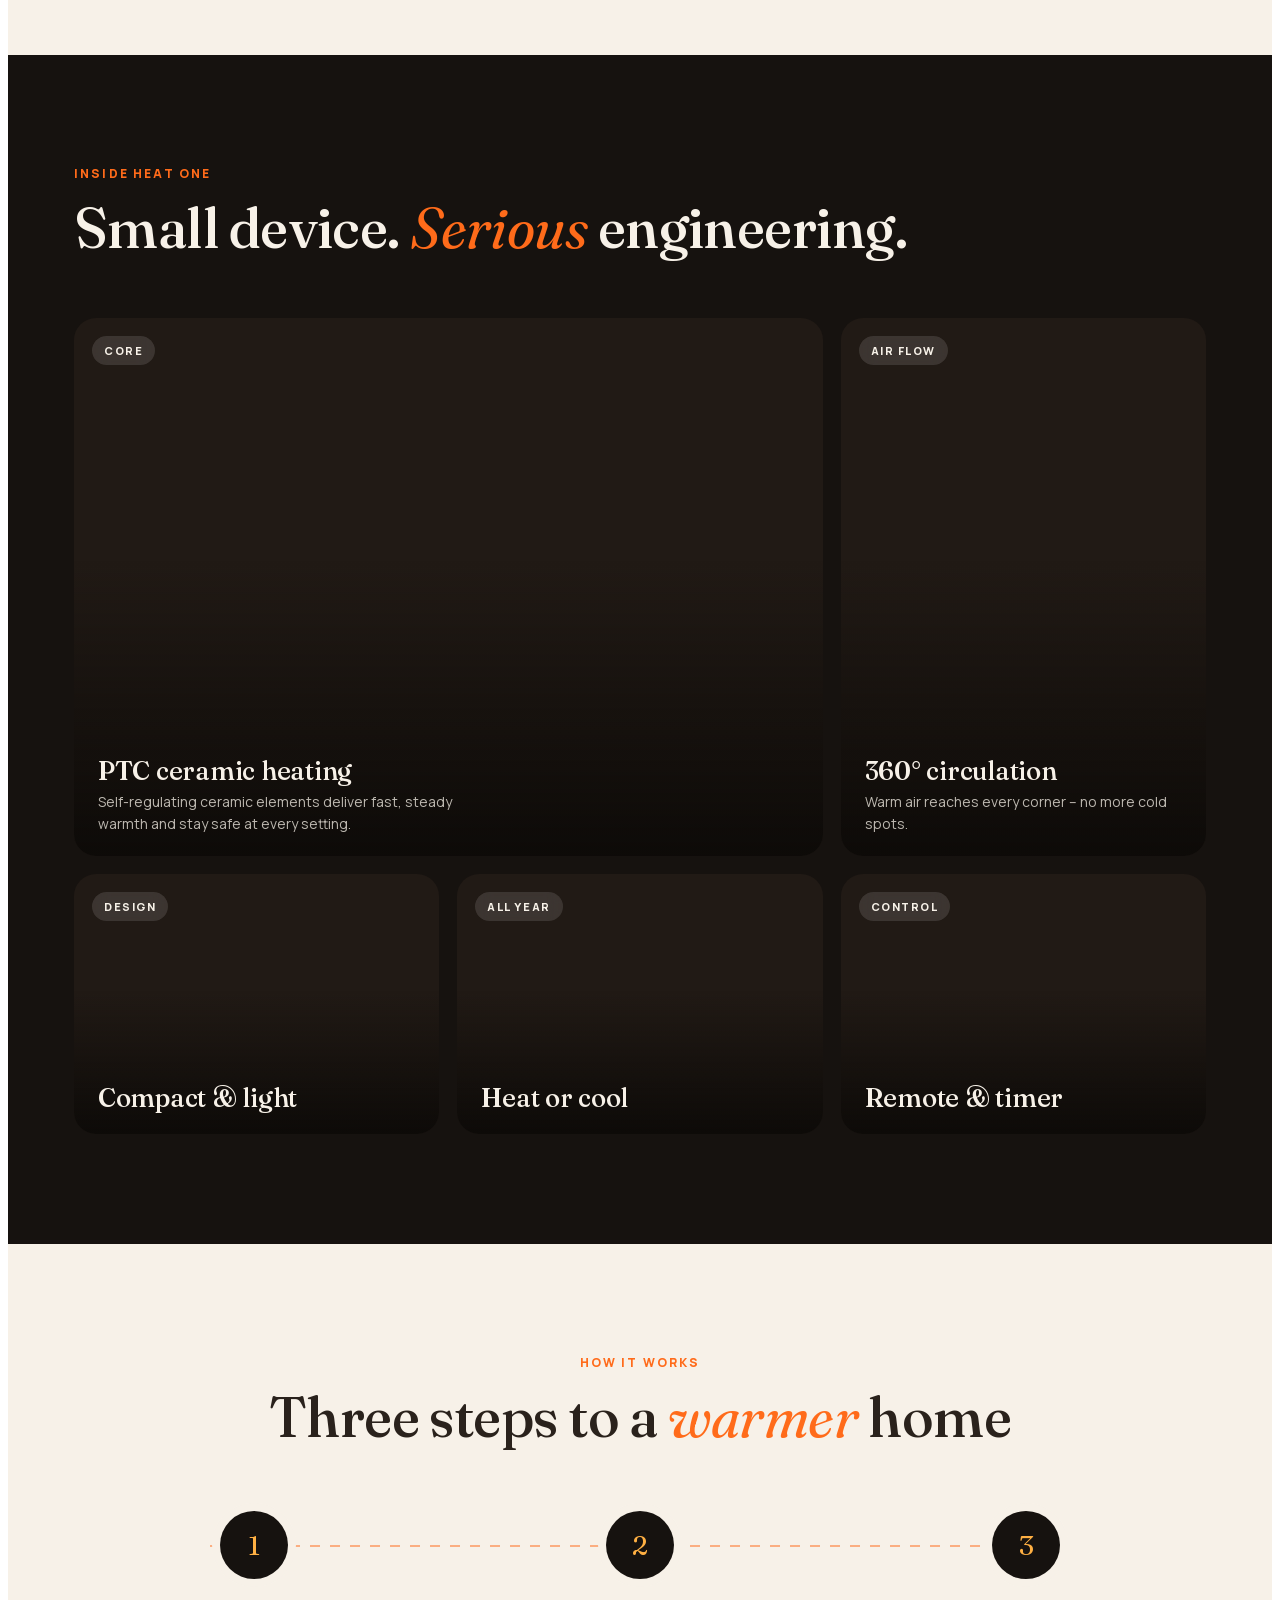
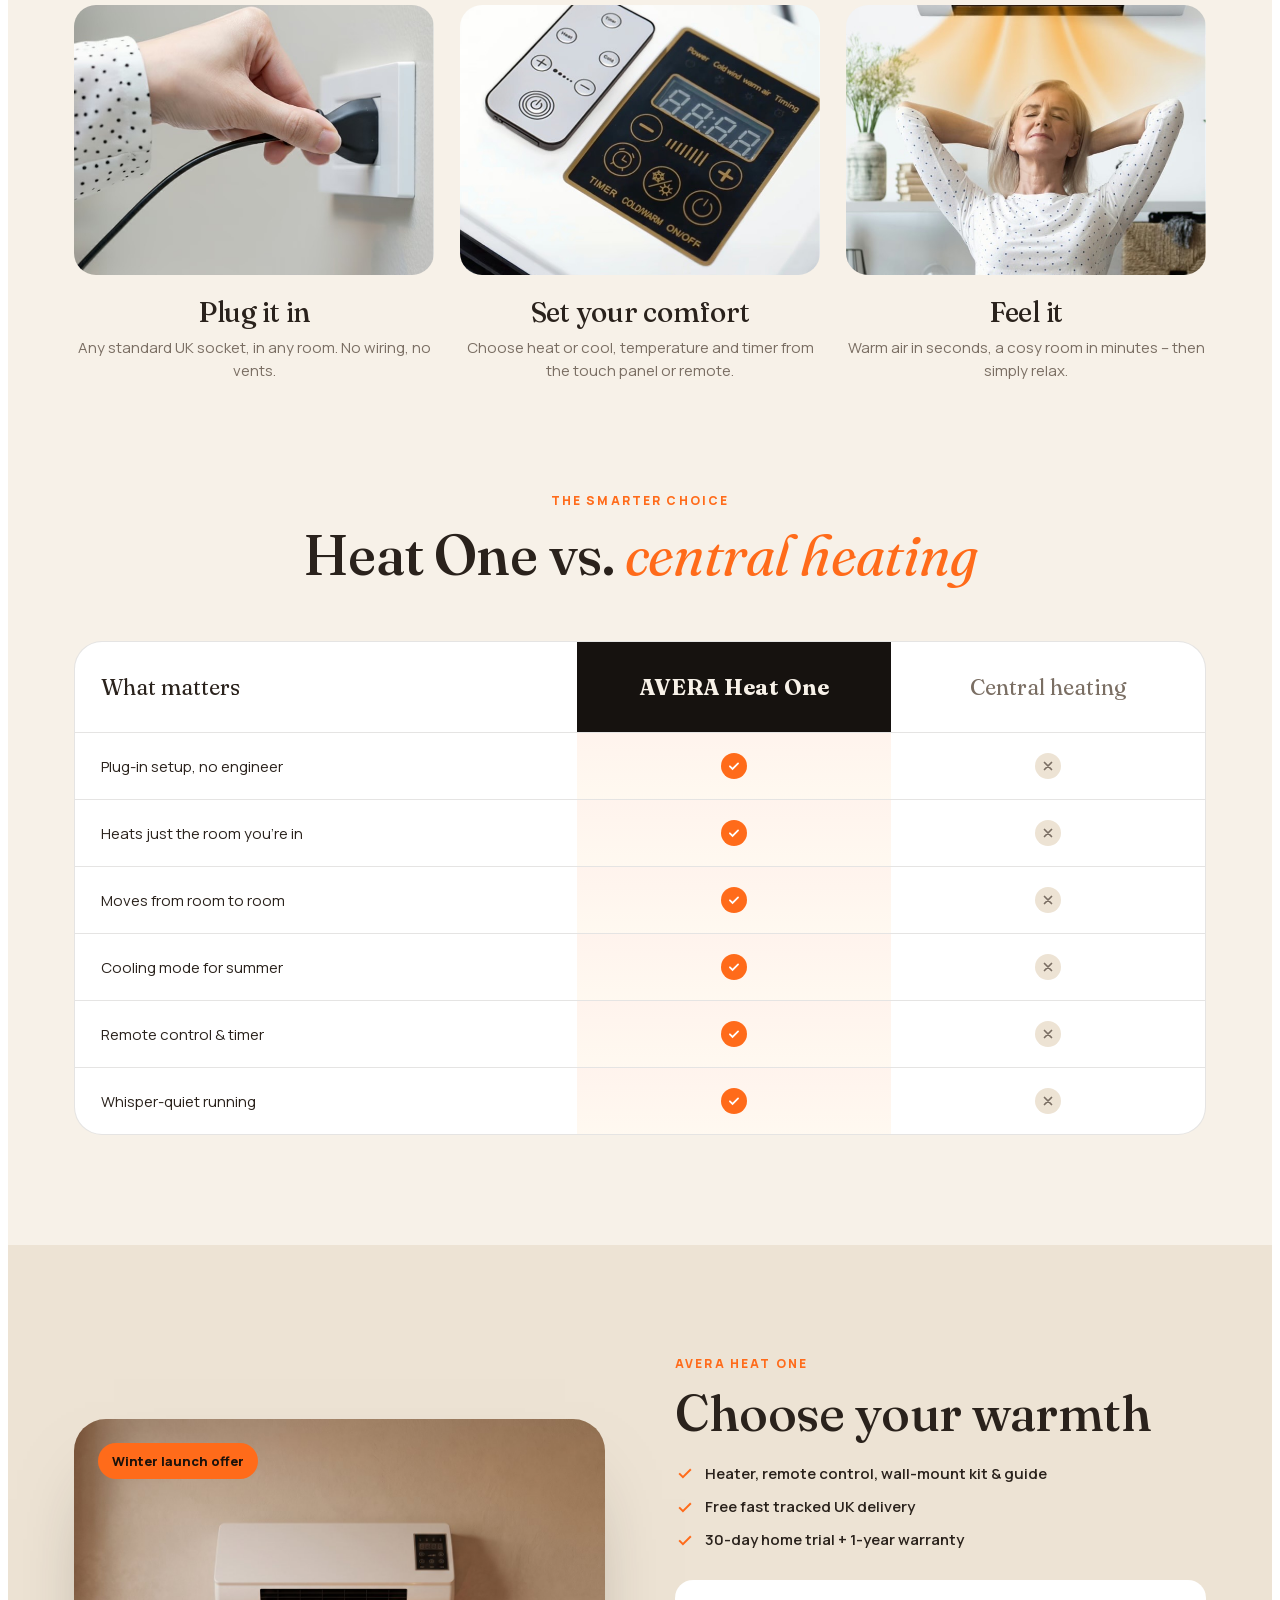
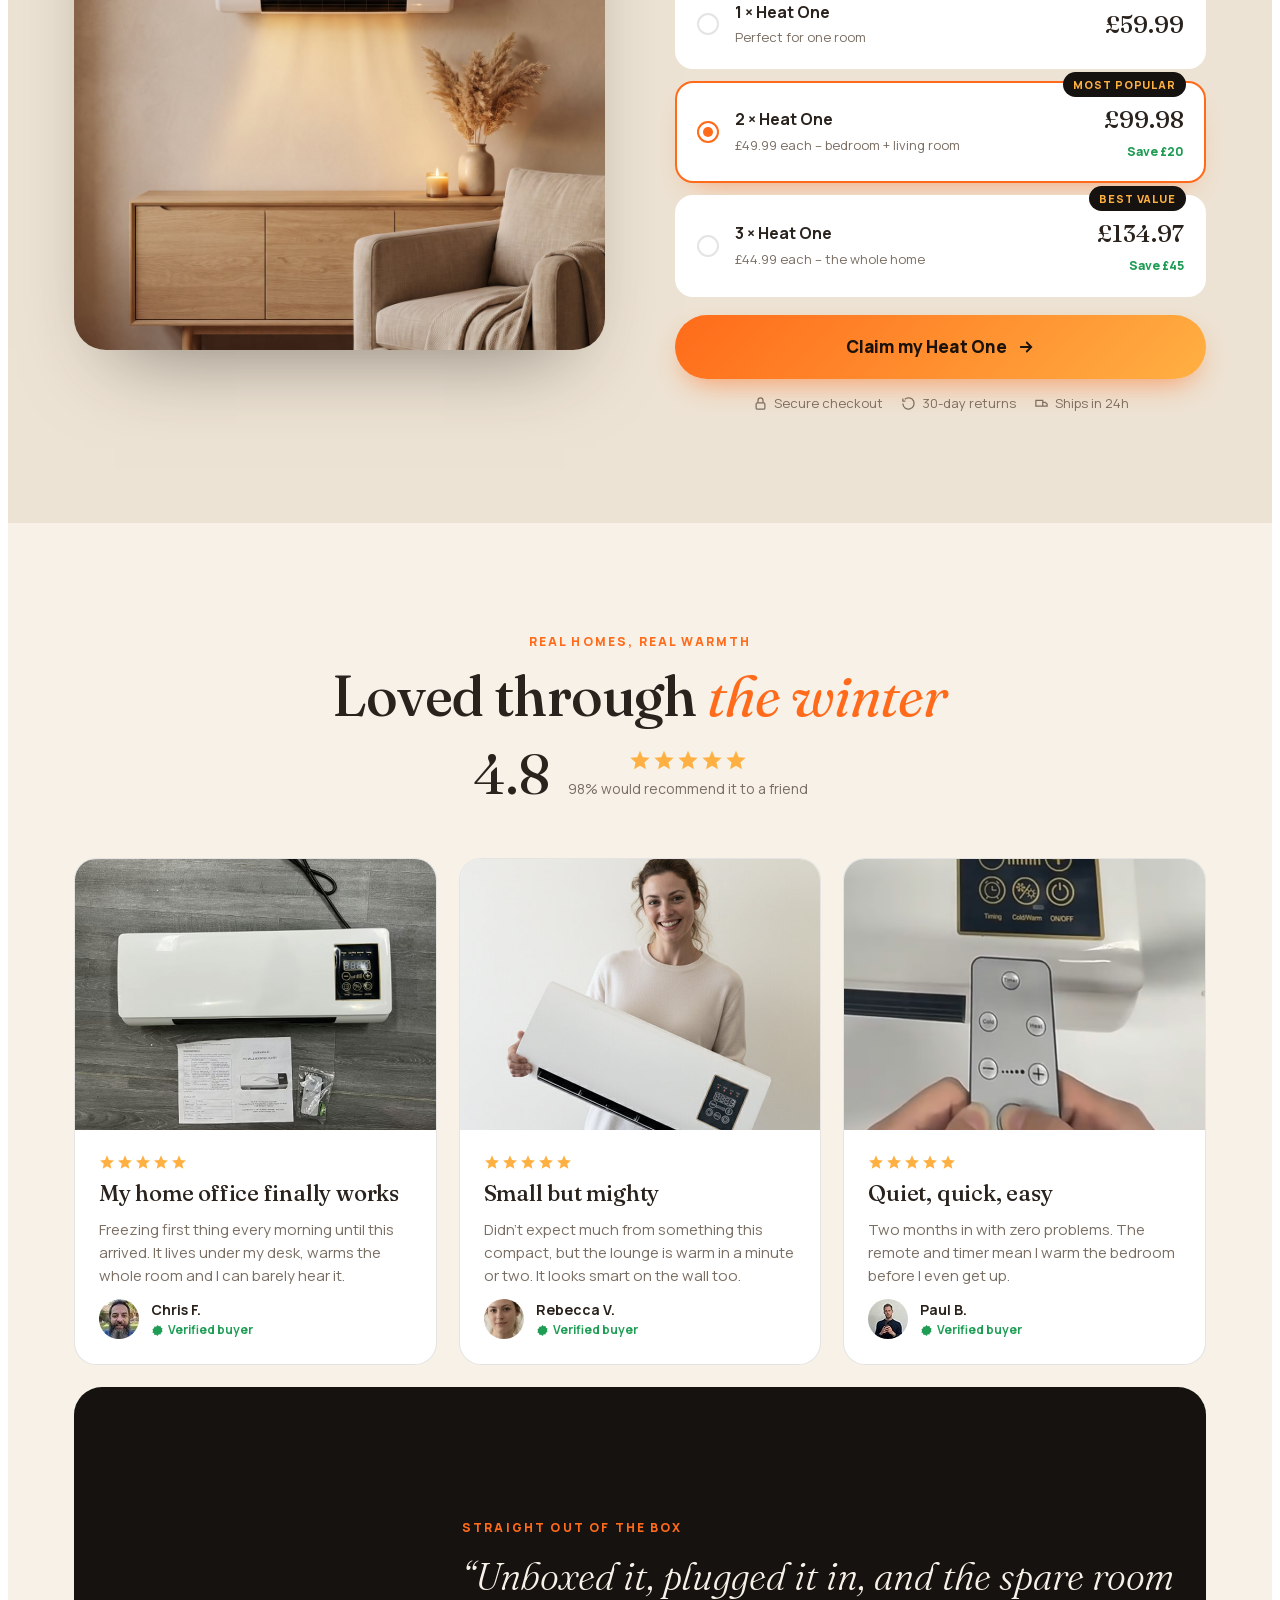
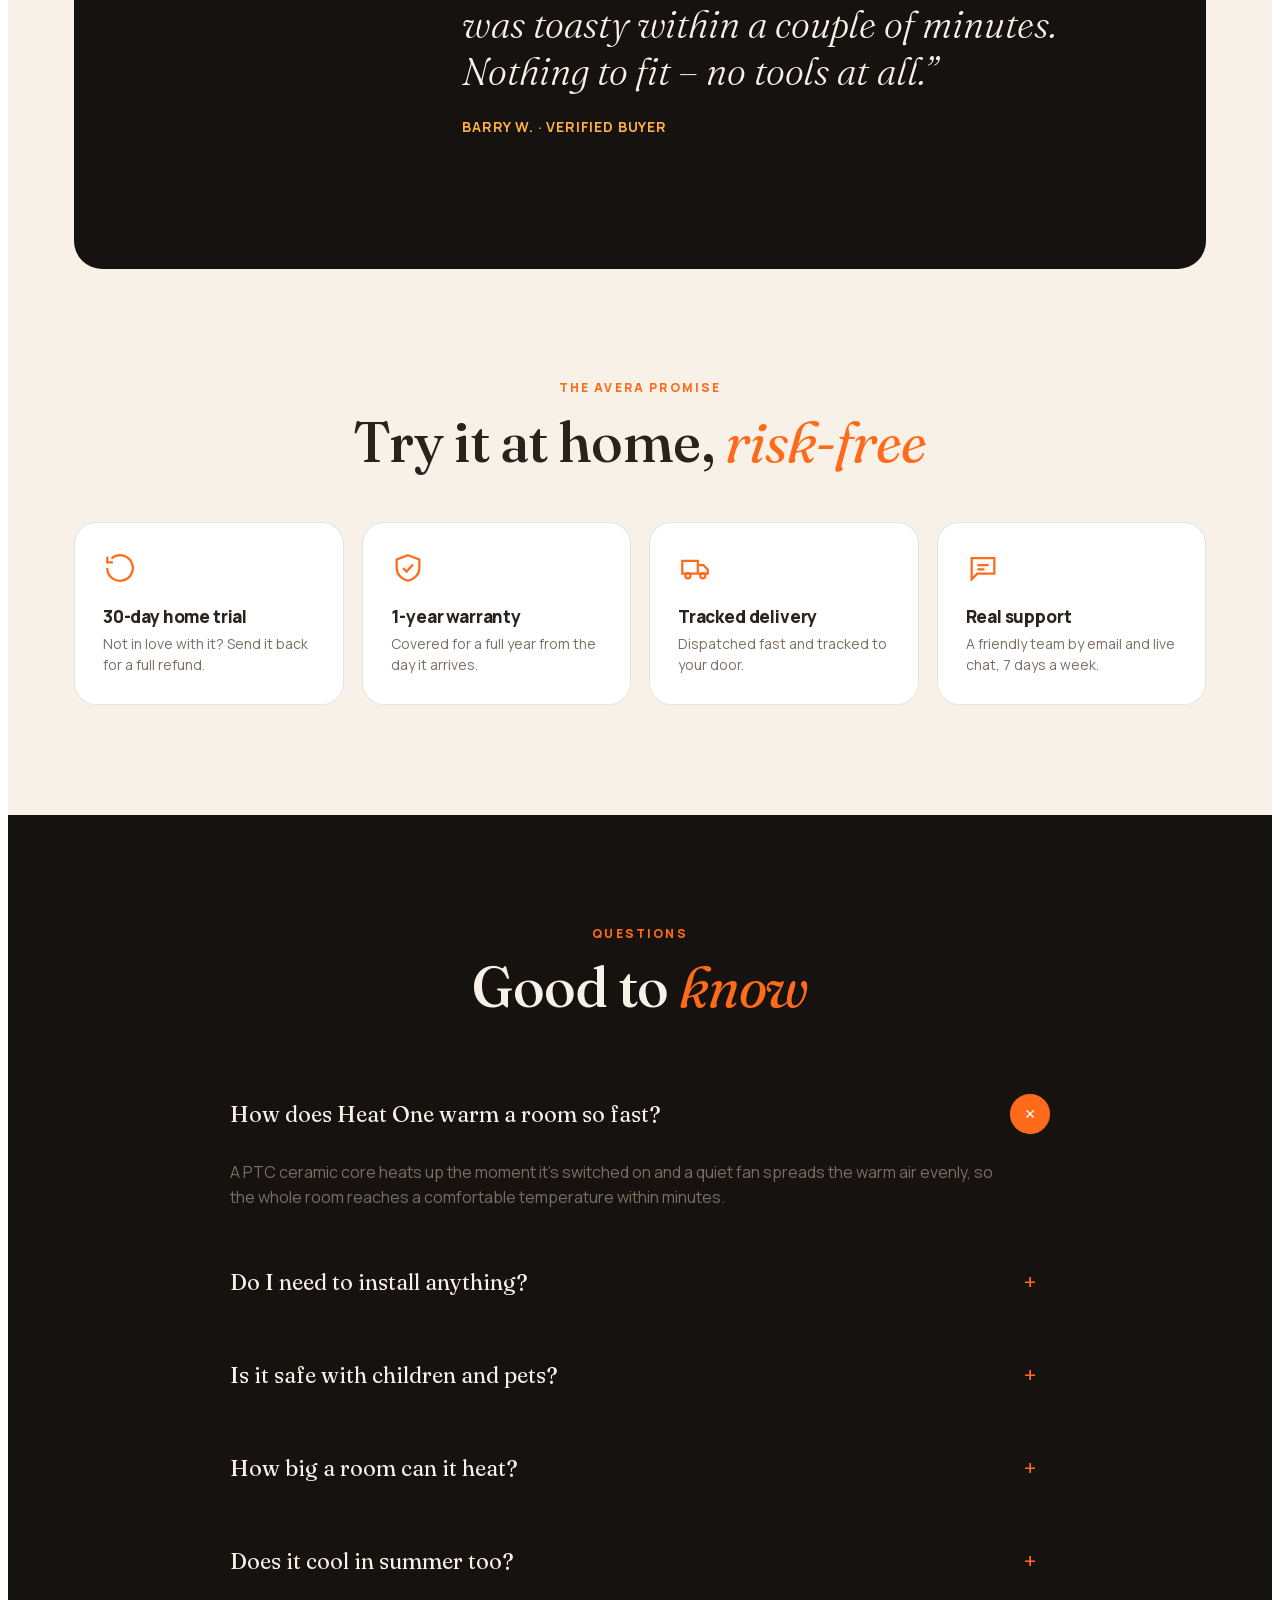
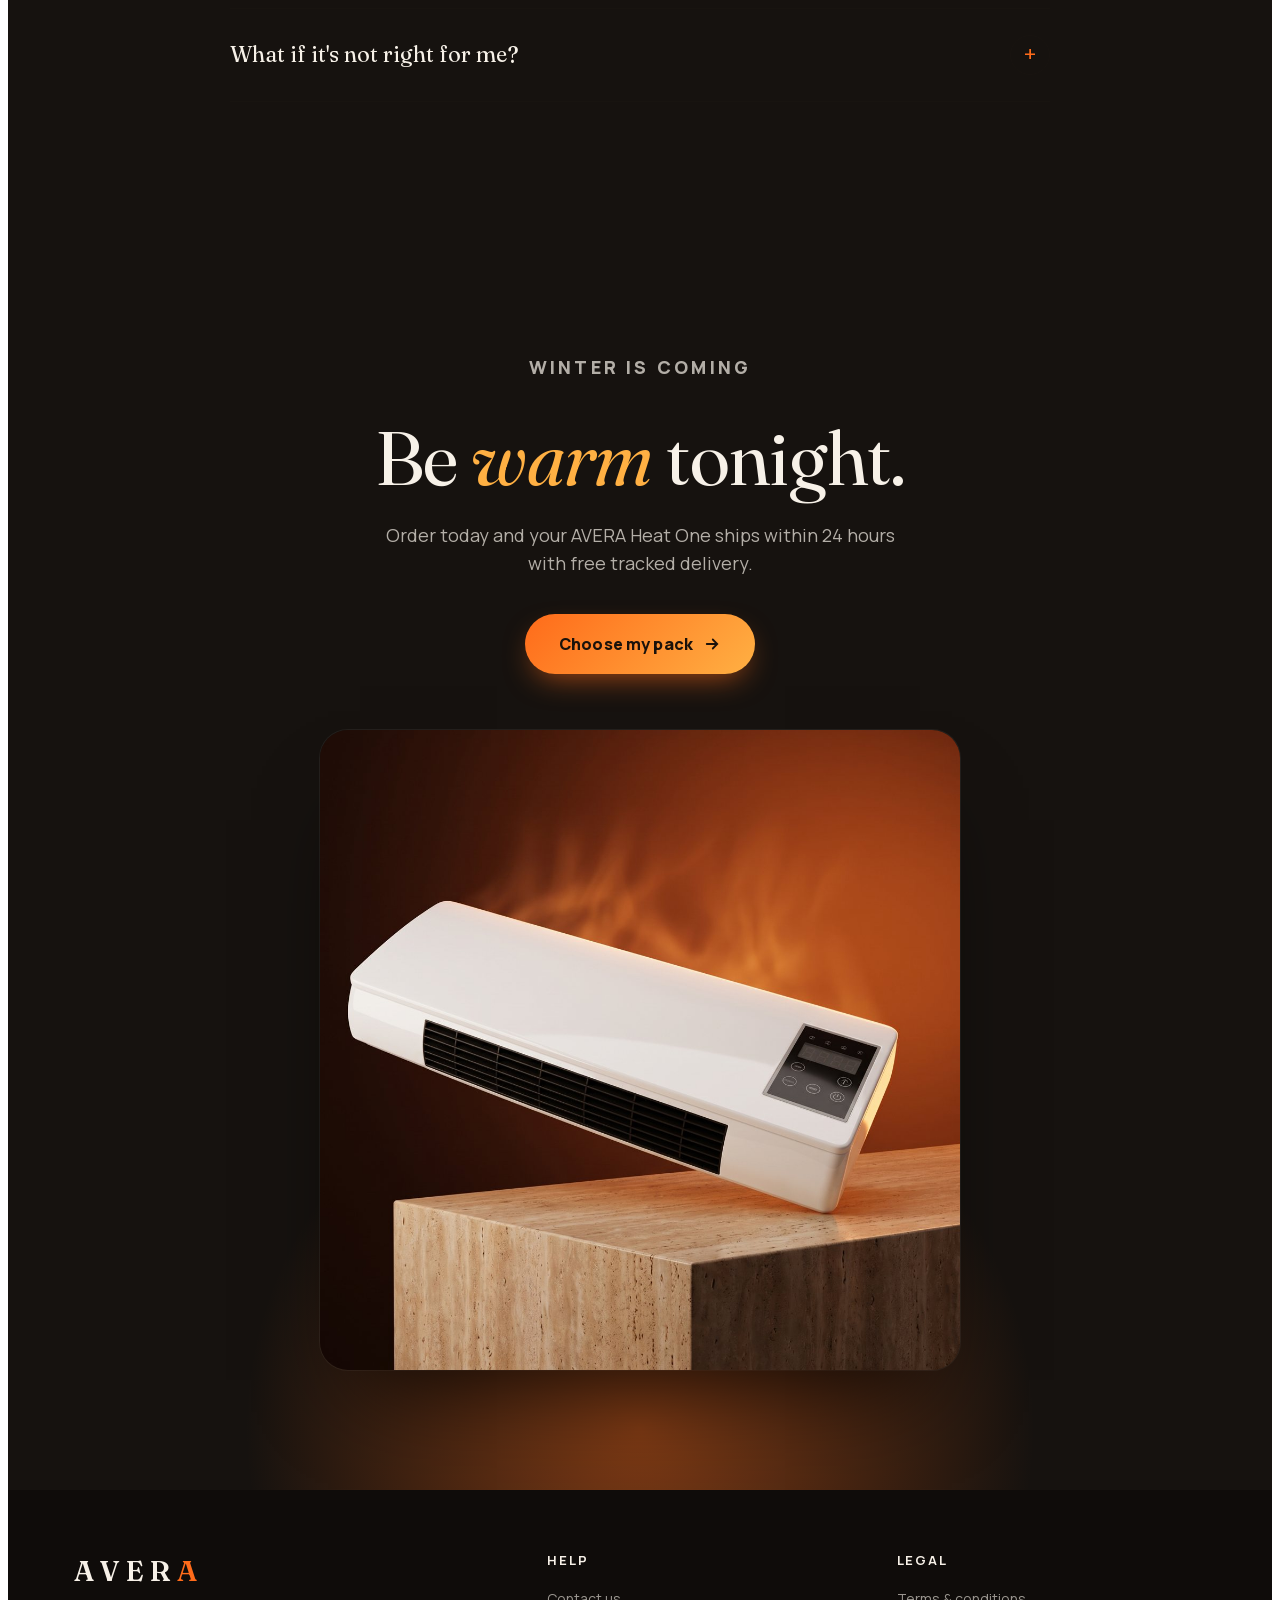
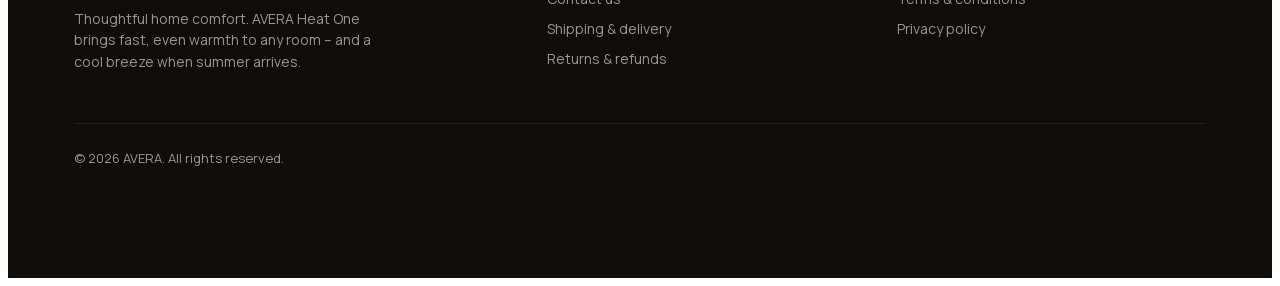
==== commit 8acf92c4: "Foto prodotto ambientate (offerta + chiusura), video ricodificati per mobile, niente animazioni scro" ====
--- a/index.html
+++ b/index.html
@@ -5,7 +5,7 @@
 <meta name="viewport" content="width=device-width,initial-scale=1">
 <title>AVERA Heat One – Plug-in ceramic heater</title>
 <meta name="description" content="AVERA Heat One: a plug-in ceramic heater and cooler that warms a room in minutes. No installation, remote control, 30-day home trial.">
-<link rel="stylesheet" href="https://camillithomas7-prog.github.io/avera-heat/style-aaeebcc0.css">
+<link rel="stylesheet" href="https://camillithomas7-prog.github.io/avera-heat/style-c4f93438.css">
 </head>
 <body>
 <div class="av">
@@ -59,11 +59,11 @@
 <section class="av-sec av-dark" id="features"><div class="av-wrap">
 <div class="av-rv"><p class="av-eyebrow">Inside Heat One</p><h2 class="av-h2" style="margin-top:14px">Small device. <em>Serious</em> engineering.</h2></div>
 <div class="av-bento">
-<div class="av-tile av-t1 av-rv"><video autoplay muted loop playsinline preload="metadata"><source src="https://camillithomas7-prog.github.io/avera-heat/assets/v-ceramic.mp4" type="video/mp4"></video><em>Core</em><div><h3>PTC ceramic heating</h3><p>Self-regulating ceramic elements deliver fast, steady warmth and stay safe at every setting.</p></div></div>
-<div class="av-tile av-t2 av-rv"><video autoplay muted loop playsinline preload="metadata"><source src="https://camillithomas7-prog.github.io/avera-heat/assets/v-airflow.mp4" type="video/mp4"></video><em>Air flow</em><div><h3>360° circulation</h3><p>Warm air reaches every corner – no more cold spots.</p></div></div>
-<div class="av-tile av-t3 av-rv"><video autoplay muted loop playsinline preload="metadata"><source src="https://camillithomas7-prog.github.io/avera-heat/assets/v-compact.mp4" type="video/mp4"></video><em>Design</em><div><h3>Compact &amp; light</h3></div></div>
-<div class="av-tile av-t4 av-rv"><video autoplay muted loop playsinline preload="metadata"><source src="https://camillithomas7-prog.github.io/avera-heat/assets/v-dual.mp4" type="video/mp4"></video><em>All year</em><div><h3>Heat or cool</h3></div></div>
-<div class="av-tile av-t5 av-rv"><video autoplay muted loop playsinline preload="metadata"><source src="https://camillithomas7-prog.github.io/avera-heat/assets/v-remote.mp4" type="video/mp4"></video><em>Control</em><div><h3>Remote &amp; timer</h3></div></div>
+<div class="av-tile av-t1"><video autoplay muted loop playsinline preload="metadata"><source src="https://camillithomas7-prog.github.io/avera-heat/assets/m-ceramic.mp4" type="video/mp4"></video><em>Core</em><div class="av-cap"><h3>PTC ceramic heating</h3><p>Self-regulating ceramic elements deliver fast, steady warmth and stay safe at every setting.</p></div></div>
+<div class="av-tile av-t2"><video autoplay muted loop playsinline preload="metadata"><source src="https://camillithomas7-prog.github.io/avera-heat/assets/m-airflow.mp4" type="video/mp4"></video><em>Air flow</em><div class="av-cap"><h3>360° circulation</h3><p>Warm air reaches every corner – no more cold spots.</p></div></div>
+<div class="av-tile av-t3"><video autoplay muted loop playsinline preload="metadata"><source src="https://camillithomas7-prog.github.io/avera-heat/assets/m-compact.mp4" type="video/mp4"></video><em>Design</em><div class="av-cap"><h3>Compact &amp; light</h3></div></div>
+<div class="av-tile av-t4"><video autoplay muted loop playsinline preload="metadata"><source src="https://camillithomas7-prog.github.io/avera-heat/assets/m-dual.mp4" type="video/mp4"></video><em>All year</em><div class="av-cap"><h3>Heat or cool</h3></div></div>
+<div class="av-tile av-t5"><video autoplay muted loop playsinline preload="metadata"><source src="https://camillithomas7-prog.github.io/avera-heat/assets/m-remote.mp4" type="video/mp4"></video><em>Control</em><div class="av-cap"><h3>Remote &amp; timer</h3></div></div>
 </div>
 </div></section>
 
@@ -90,7 +90,7 @@
 </div></section>
 
 <section class="av-sec av-offer" id="offer"><div class="av-wrap">
-<div class="av-offer-media av-rv"><em>Winter launch offer</em><img src="https://camillithomas7-prog.github.io/avera-heat/assets/heat-one.png" alt="AVERA Heat One"></div>
+<div class="av-offer-media av-rv"><em>Winter launch offer</em><img src="https://camillithomas7-prog.github.io/avera-heat/assets/offer-living.jpg" alt="AVERA Heat One in a cosy living room"></div>
 <div class="av-rv">
 <p class="av-eyebrow">AVERA Heat One</p>
 <h2 style="margin-top:12px">Choose your warmth</h2>
@@ -118,7 +118,7 @@
 <div class="av-review av-rv"><img src="https://camillithomas7-prog.github.io/avera-heat/assets/review-2.jpg" alt="Customer holding Heat One"><div class="av-review-b"><span class="av-stars"><svg viewBox="0 0 24 24"><path d="M12 2l3 6.9 7.5.7-5.7 5 1.7 7.4L12 18.3 5.5 22l1.7-7.4-5.7-5 7.5-.7z"/></svg><svg viewBox="0 0 24 24"><path d="M12 2l3 6.9 7.5.7-5.7 5 1.7 7.4L12 18.3 5.5 22l1.7-7.4-5.7-5 7.5-.7z"/></svg><svg viewBox="0 0 24 24"><path d="M12 2l3 6.9 7.5.7-5.7 5 1.7 7.4L12 18.3 5.5 22l1.7-7.4-5.7-5 7.5-.7z"/></svg><svg viewBox="0 0 24 24"><path d="M12 2l3 6.9 7.5.7-5.7 5 1.7 7.4L12 18.3 5.5 22l1.7-7.4-5.7-5 7.5-.7z"/></svg><svg viewBox="0 0 24 24"><path d="M12 2l3 6.9 7.5.7-5.7 5 1.7 7.4L12 18.3 5.5 22l1.7-7.4-5.7-5 7.5-.7z"/></svg></span><h3>Small but mighty</h3><p>Didn't expect much from something this compact, but the lounge is warm in a minute or two. It looks smart on the wall too.</p><div class="av-who"><img src="https://camillithomas7-prog.github.io/avera-heat/assets/avatar-2.jpg" alt=""><div>Rebecca V.<small><svg viewBox="0 0 24 24"><path d="M12 2l2.4 2.1 3.2-.3.9 3.1 2.8 1.6-1 3 1 3-2.8 1.6-.9 3.1-3.2-.3L12 22l-2.4-2.1-3.2.3-.9-3.1-2.8-1.6 1-3-1-3 2.8-1.6.9-3.1 3.2.3z"/></svg>Verified buyer</small></div></div></div></div>
 <div class="av-review av-rv"><img src="https://camillithomas7-prog.github.io/avera-heat/assets/review-3.jpg" alt="Remote control"><div class="av-review-b"><span class="av-stars"><svg viewBox="0 0 24 24"><path d="M12 2l3 6.9 7.5.7-5.7 5 1.7 7.4L12 18.3 5.5 22l1.7-7.4-5.7-5 7.5-.7z"/></svg><svg viewBox="0 0 24 24"><path d="M12 2l3 6.9 7.5.7-5.7 5 1.7 7.4L12 18.3 5.5 22l1.7-7.4-5.7-5 7.5-.7z"/></svg><svg viewBox="0 0 24 24"><path d="M12 2l3 6.9 7.5.7-5.7 5 1.7 7.4L12 18.3 5.5 22l1.7-7.4-5.7-5 7.5-.7z"/></svg><svg viewBox="0 0 24 24"><path d="M12 2l3 6.9 7.5.7-5.7 5 1.7 7.4L12 18.3 5.5 22l1.7-7.4-5.7-5 7.5-.7z"/></svg><svg viewBox="0 0 24 24"><path d="M12 2l3 6.9 7.5.7-5.7 5 1.7 7.4L12 18.3 5.5 22l1.7-7.4-5.7-5 7.5-.7z"/></svg></span><h3>Quiet, quick, easy</h3><p>Two months in with zero problems. The remote and timer mean I warm the bedroom before I even get up.</p><div class="av-who"><img src="https://camillithomas7-prog.github.io/avera-heat/assets/avatar-3.jpg" alt=""><div>Paul B.<small><svg viewBox="0 0 24 24"><path d="M12 2l2.4 2.1 3.2-.3.9 3.1 2.8 1.6-1 3 1 3-2.8 1.6-.9 3.1-3.2-.3L12 22l-2.4-2.1-3.2.3-.9-3.1-2.8-1.6 1-3-1-3 2.8-1.6.9-3.1 3.2.3z"/></svg>Verified buyer</small></div></div></div></div>
 </div>
-<div class="av-vid-review av-rv"><video autoplay muted loop playsinline preload="metadata"><source src="https://camillithomas7-prog.github.io/avera-heat/assets/v-review.mp4" type="video/mp4"></video><div><p class="av-eyebrow">Straight out of the box</p><blockquote style="margin-top:16px">“Unboxed it, plugged it in, and the spare room was toasty within a couple of minutes. Nothing to fit – no tools at all.”</blockquote><cite>BARRY W. · VERIFIED BUYER</cite></div></div>
+<div class="av-vid-review"><video autoplay muted loop playsinline preload="metadata"><source src="https://camillithomas7-prog.github.io/avera-heat/assets/m-review.mp4" type="video/mp4"></video><div><p class="av-eyebrow">Straight out of the box</p><blockquote style="margin-top:16px">“Unboxed it, plugged it in, and the spare room was toasty within a couple of minutes. Nothing to fit – no tools at all.”</blockquote><cite>BARRY W. · VERIFIED BUYER</cite></div></div>
 </div></section>
 
 <section class="av-sec" style="padding-top:0"><div class="av-wrap">
@@ -148,7 +148,7 @@
 <h2 style="margin-top:16px">Be <em>warm</em> tonight.</h2>
 <p>Order today and your AVERA Heat One ships within 24 hours with free tracked delivery.</p>
 <a class="av-btn" href="#offer">Choose my pack <svg viewBox="0 0 24 24" fill="none" stroke="currentColor" stroke-width="2.4" stroke-linecap="round"><path d="M5 12h14M13 6l6 6-6 6"/></svg></a>
-<img src="https://camillithomas7-prog.github.io/avera-heat/assets/heat-one-flow.png" alt="AVERA Heat One">
+<img class="av-final-img" src="https://camillithomas7-prog.github.io/avera-heat/assets/final-plinth.jpg" alt="AVERA Heat One">
 </div></section>
 
 <footer class="av-foot"><div class="av-wrap">
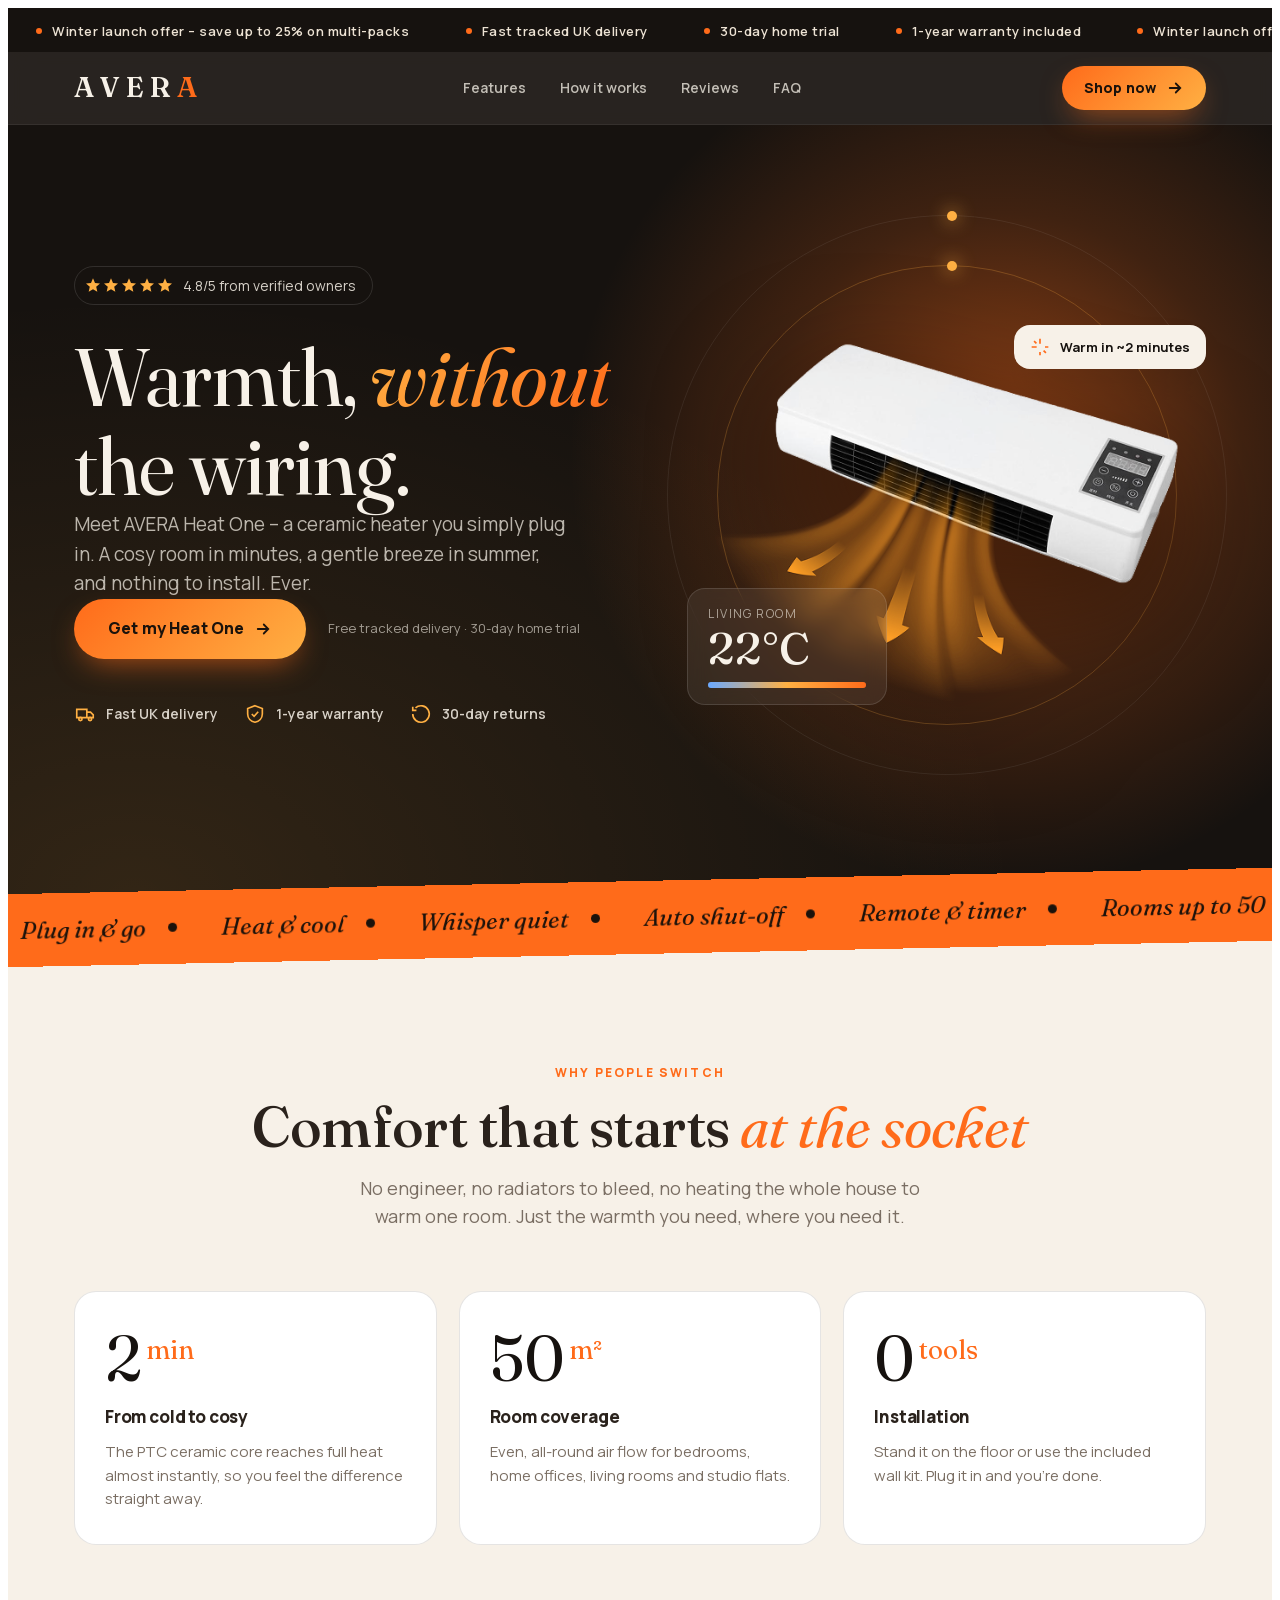
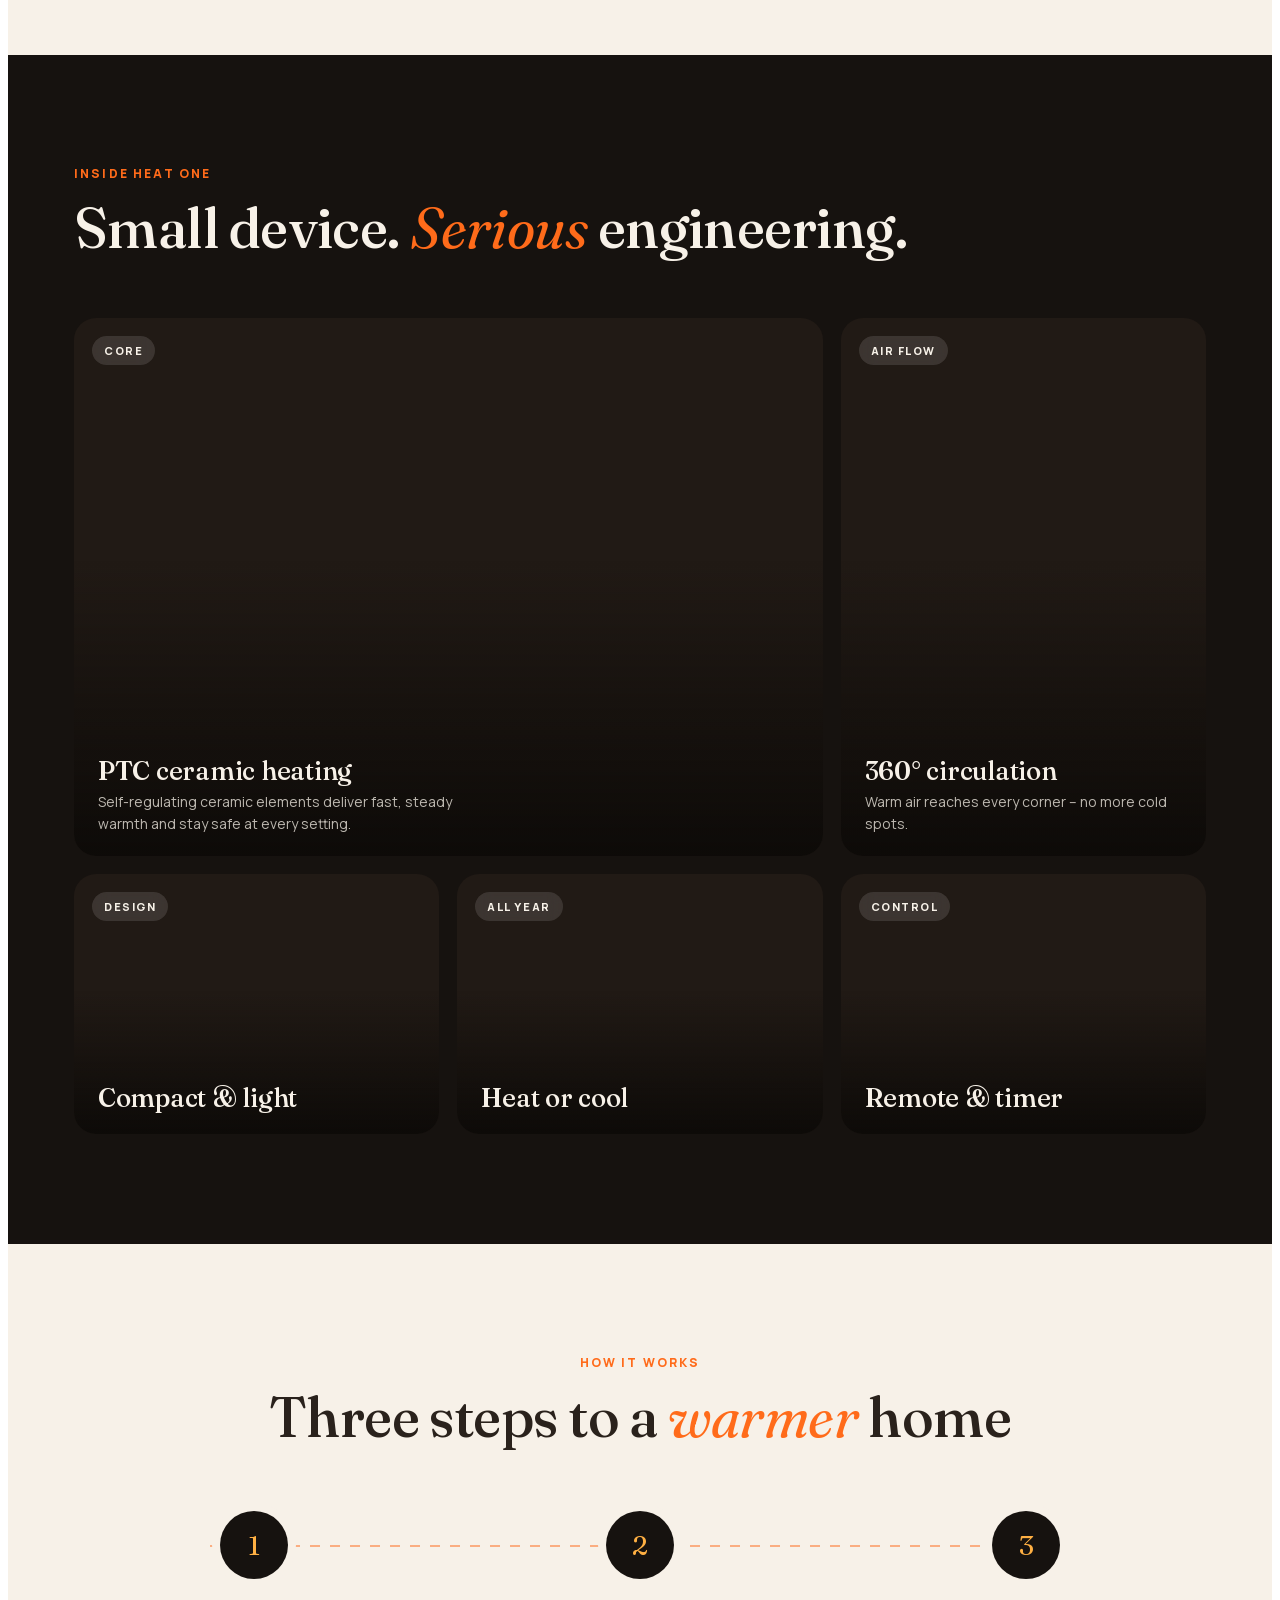
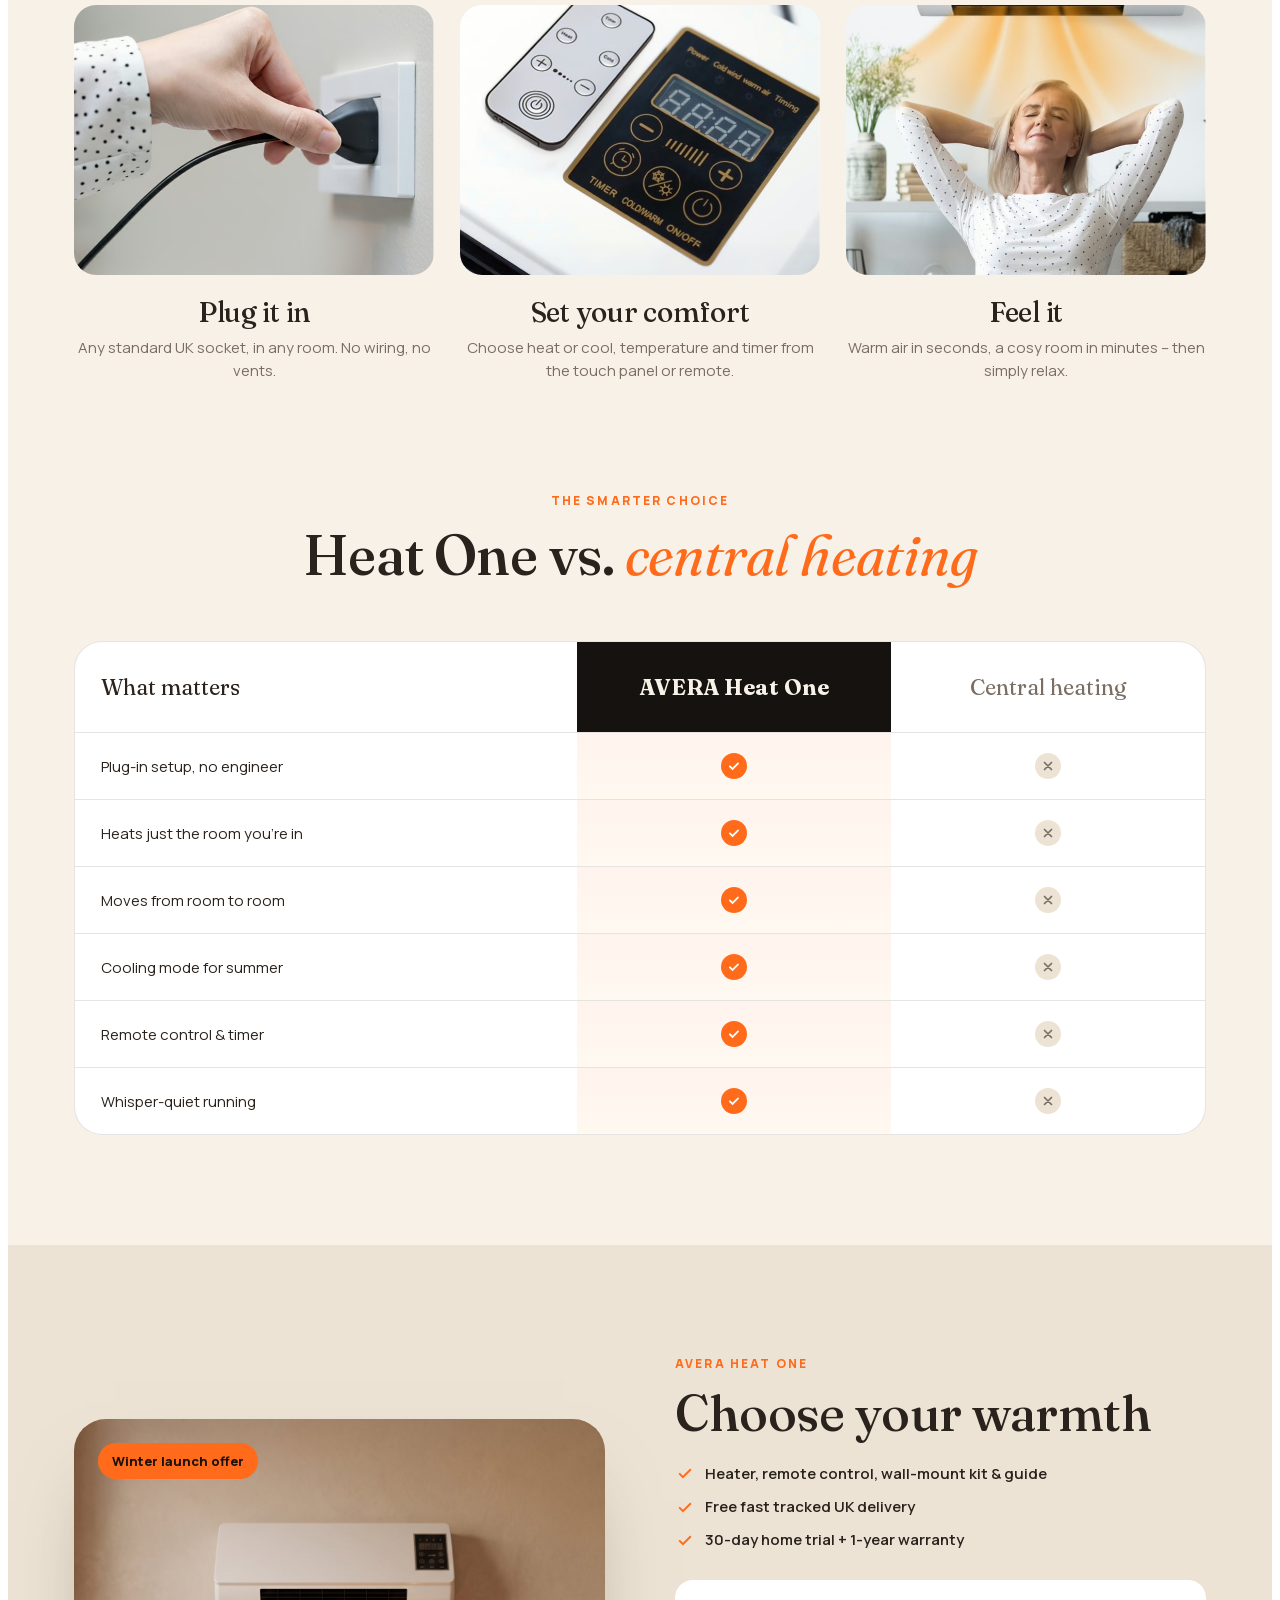
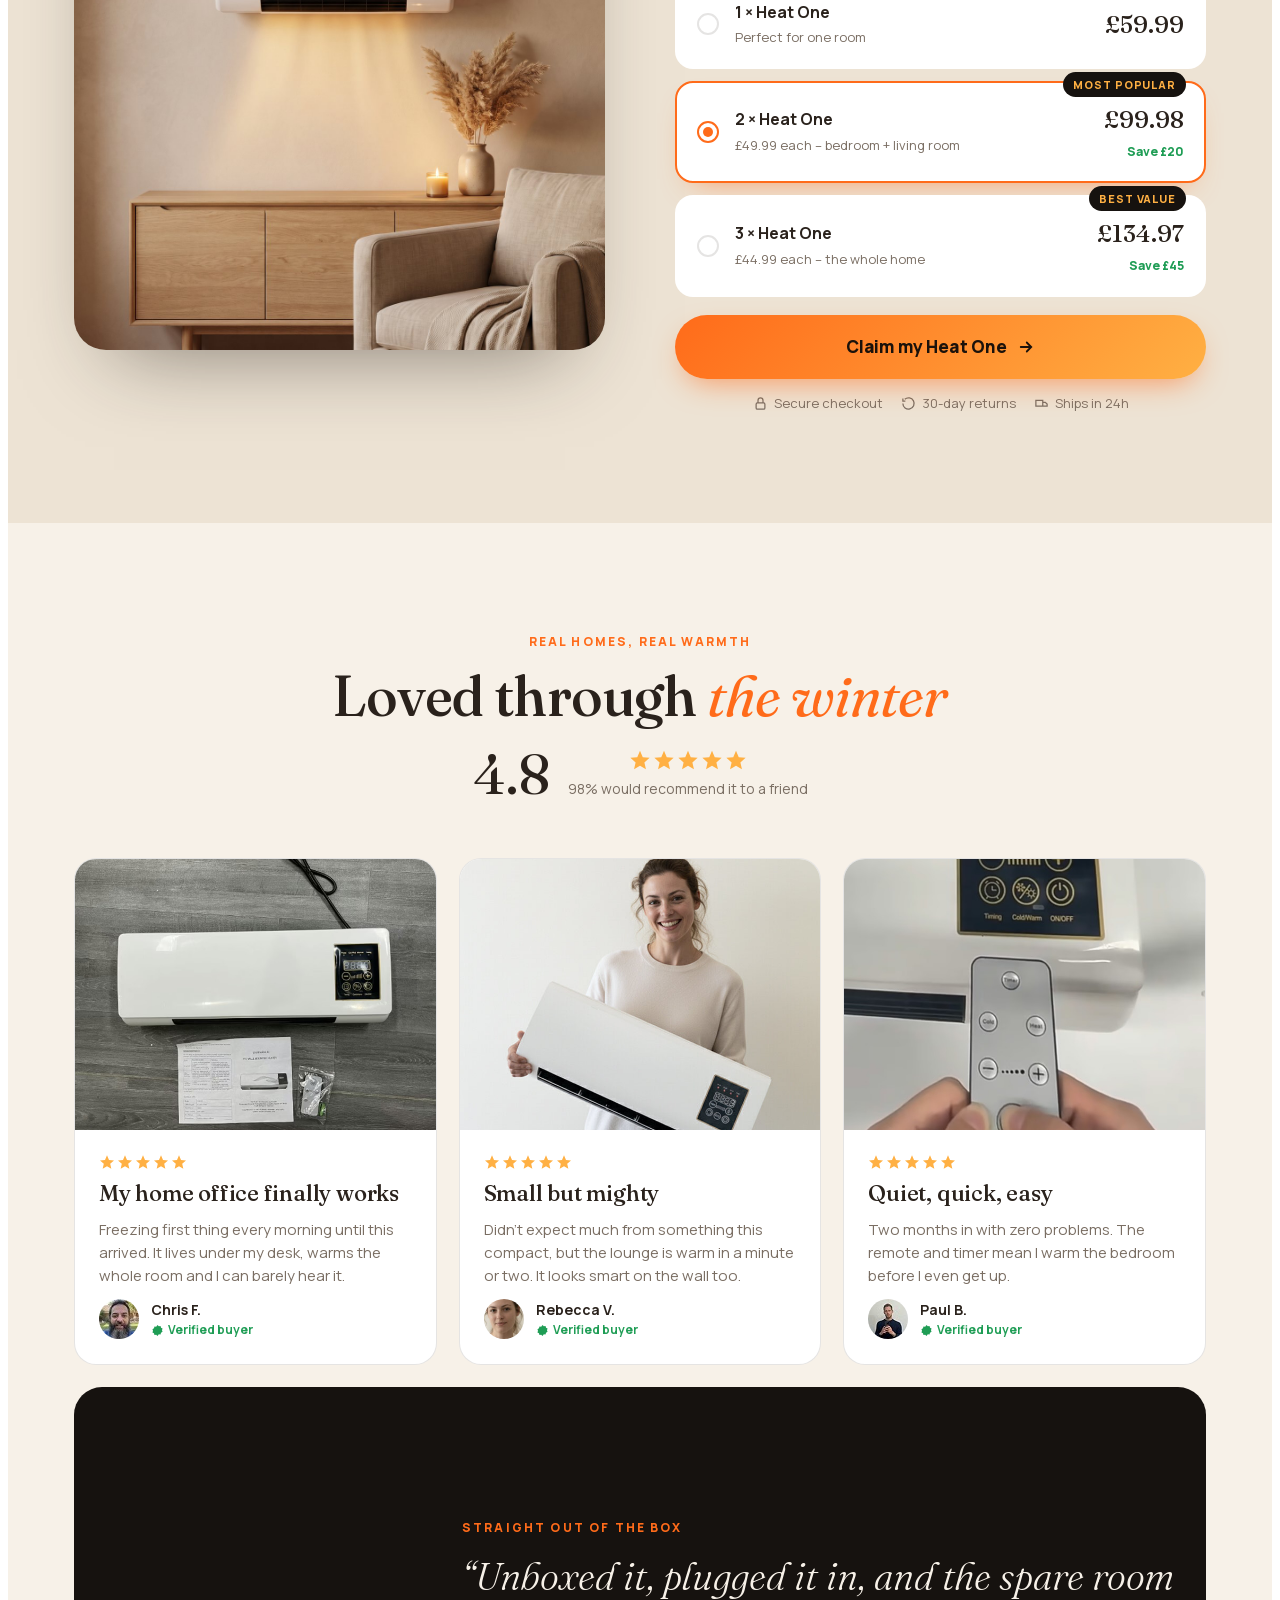
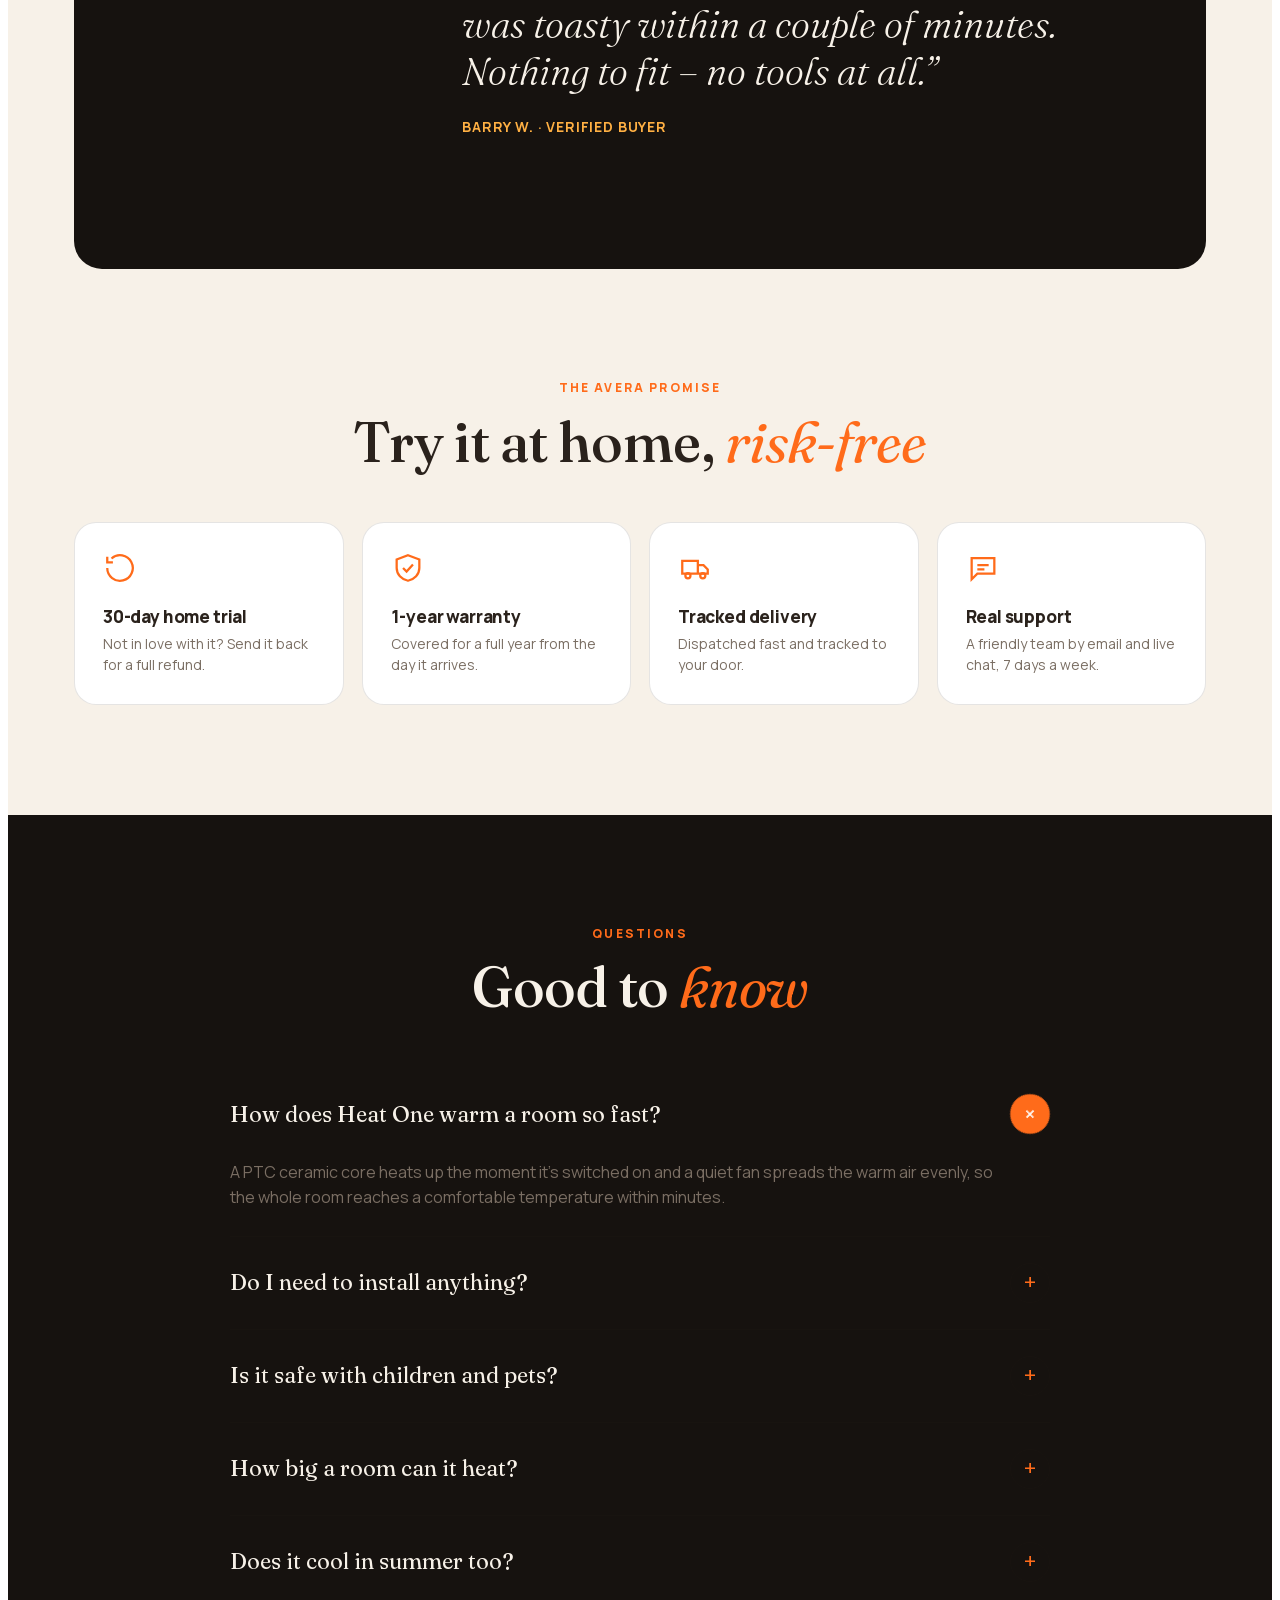
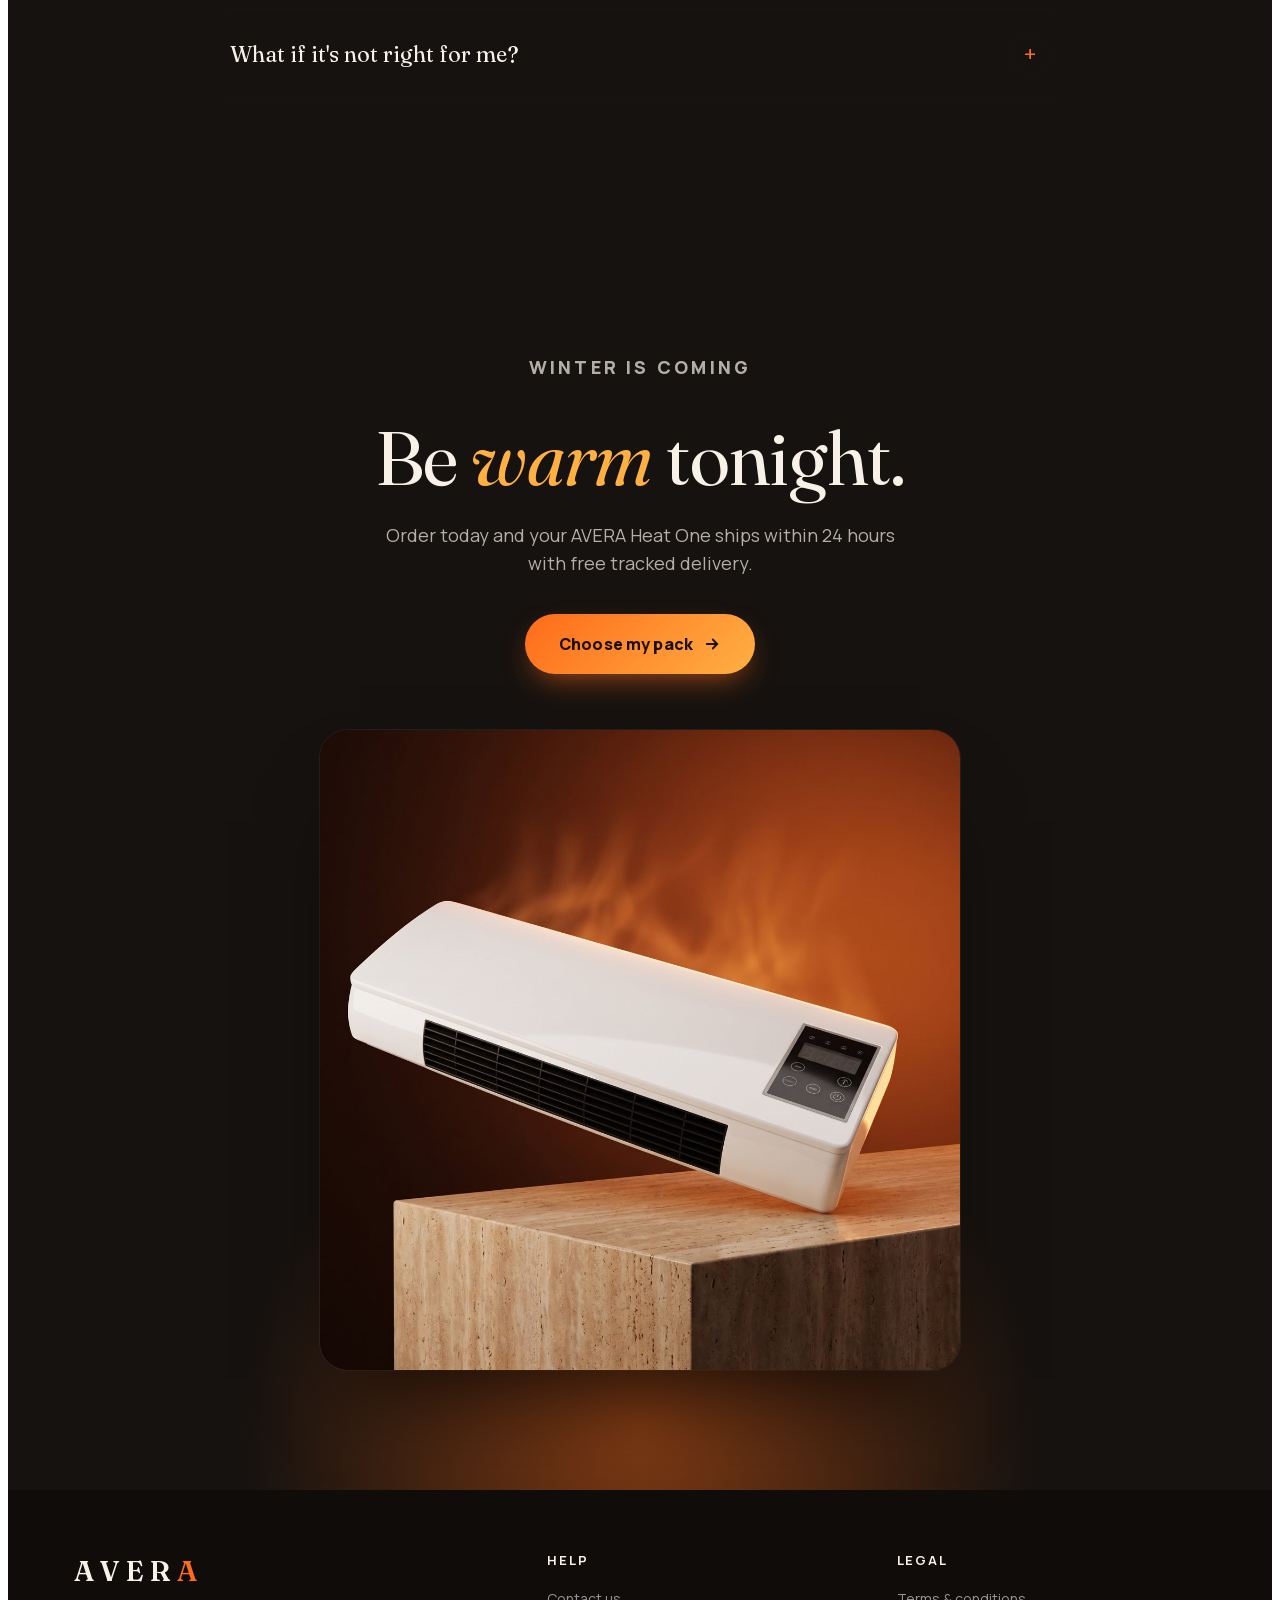
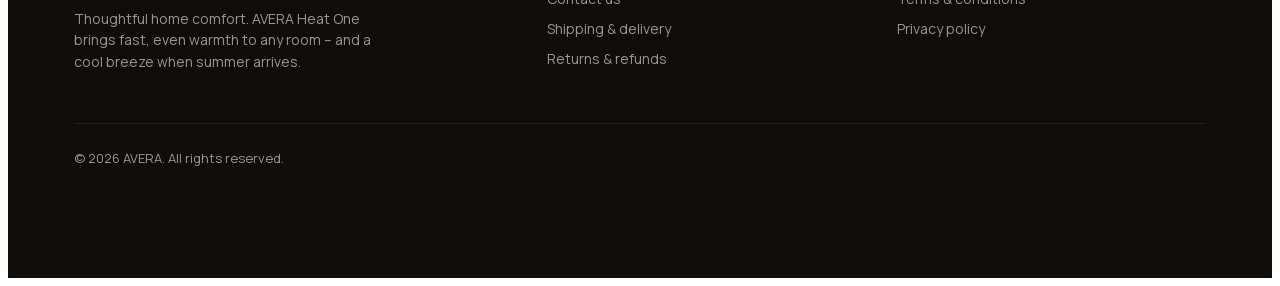
==== commit 8058de9e: "Mobile fluido: video 480px fastdecode, niente blur/bagliori animati su telefono Co-Authored-By: Clau" ====
--- a/index.html
+++ b/index.html
@@ -5,7 +5,7 @@
 <meta name="viewport" content="width=device-width,initial-scale=1">
 <title>AVERA Heat One – Plug-in ceramic heater</title>
 <meta name="description" content="AVERA Heat One: a plug-in ceramic heater and cooler that warms a room in minutes. No installation, remote control, 30-day home trial.">
-<link rel="stylesheet" href="https://camillithomas7-prog.github.io/avera-heat/style-c4f93438.css">
+<link rel="stylesheet" href="https://camillithomas7-prog.github.io/avera-heat/style-cf06b75d.css">
 </head>
 <body>
 <div class="av">
@@ -59,11 +59,11 @@
 <section class="av-sec av-dark" id="features"><div class="av-wrap">
 <div class="av-rv"><p class="av-eyebrow">Inside Heat One</p><h2 class="av-h2" style="margin-top:14px">Small device. <em>Serious</em> engineering.</h2></div>
 <div class="av-bento">
-<div class="av-tile av-t1"><video autoplay muted loop playsinline preload="metadata"><source src="https://camillithomas7-prog.github.io/avera-heat/assets/m-ceramic.mp4" type="video/mp4"></video><em>Core</em><div class="av-cap"><h3>PTC ceramic heating</h3><p>Self-regulating ceramic elements deliver fast, steady warmth and stay safe at every setting.</p></div></div>
-<div class="av-tile av-t2"><video autoplay muted loop playsinline preload="metadata"><source src="https://camillithomas7-prog.github.io/avera-heat/assets/m-airflow.mp4" type="video/mp4"></video><em>Air flow</em><div class="av-cap"><h3>360° circulation</h3><p>Warm air reaches every corner – no more cold spots.</p></div></div>
-<div class="av-tile av-t3"><video autoplay muted loop playsinline preload="metadata"><source src="https://camillithomas7-prog.github.io/avera-heat/assets/m-compact.mp4" type="video/mp4"></video><em>Design</em><div class="av-cap"><h3>Compact &amp; light</h3></div></div>
-<div class="av-tile av-t4"><video autoplay muted loop playsinline preload="metadata"><source src="https://camillithomas7-prog.github.io/avera-heat/assets/m-dual.mp4" type="video/mp4"></video><em>All year</em><div class="av-cap"><h3>Heat or cool</h3></div></div>
-<div class="av-tile av-t5"><video autoplay muted loop playsinline preload="metadata"><source src="https://camillithomas7-prog.github.io/avera-heat/assets/m-remote.mp4" type="video/mp4"></video><em>Control</em><div class="av-cap"><h3>Remote &amp; timer</h3></div></div>
+<div class="av-tile av-t1"><video src="https://camillithomas7-prog.github.io/avera-heat/assets/s-ceramic.mp4" autoplay muted loop playsinline preload="auto"></video><em>Core</em><div class="av-cap"><h3>PTC ceramic heating</h3><p>Self-regulating ceramic elements deliver fast, steady warmth and stay safe at every setting.</p></div></div>
+<div class="av-tile av-t2"><video src="https://camillithomas7-prog.github.io/avera-heat/assets/s-airflow.mp4" autoplay muted loop playsinline preload="auto"></video><em>Air flow</em><div class="av-cap"><h3>360° circulation</h3><p>Warm air reaches every corner – no more cold spots.</p></div></div>
+<div class="av-tile av-t3"><video src="https://camillithomas7-prog.github.io/avera-heat/assets/s-compact.mp4" autoplay muted loop playsinline preload="auto"></video><em>Design</em><div class="av-cap"><h3>Compact &amp; light</h3></div></div>
+<div class="av-tile av-t4"><video src="https://camillithomas7-prog.github.io/avera-heat/assets/s-dual.mp4" autoplay muted loop playsinline preload="auto"></video><em>All year</em><div class="av-cap"><h3>Heat or cool</h3></div></div>
+<div class="av-tile av-t5"><video src="https://camillithomas7-prog.github.io/avera-heat/assets/s-remote.mp4" autoplay muted loop playsinline preload="auto"></video><em>Control</em><div class="av-cap"><h3>Remote &amp; timer</h3></div></div>
 </div>
 </div></section>
 
@@ -118,7 +118,7 @@
 <div class="av-review av-rv"><img src="https://camillithomas7-prog.github.io/avera-heat/assets/review-2.jpg" alt="Customer holding Heat One"><div class="av-review-b"><span class="av-stars"><svg viewBox="0 0 24 24"><path d="M12 2l3 6.9 7.5.7-5.7 5 1.7 7.4L12 18.3 5.5 22l1.7-7.4-5.7-5 7.5-.7z"/></svg><svg viewBox="0 0 24 24"><path d="M12 2l3 6.9 7.5.7-5.7 5 1.7 7.4L12 18.3 5.5 22l1.7-7.4-5.7-5 7.5-.7z"/></svg><svg viewBox="0 0 24 24"><path d="M12 2l3 6.9 7.5.7-5.7 5 1.7 7.4L12 18.3 5.5 22l1.7-7.4-5.7-5 7.5-.7z"/></svg><svg viewBox="0 0 24 24"><path d="M12 2l3 6.9 7.5.7-5.7 5 1.7 7.4L12 18.3 5.5 22l1.7-7.4-5.7-5 7.5-.7z"/></svg><svg viewBox="0 0 24 24"><path d="M12 2l3 6.9 7.5.7-5.7 5 1.7 7.4L12 18.3 5.5 22l1.7-7.4-5.7-5 7.5-.7z"/></svg></span><h3>Small but mighty</h3><p>Didn't expect much from something this compact, but the lounge is warm in a minute or two. It looks smart on the wall too.</p><div class="av-who"><img src="https://camillithomas7-prog.github.io/avera-heat/assets/avatar-2.jpg" alt=""><div>Rebecca V.<small><svg viewBox="0 0 24 24"><path d="M12 2l2.4 2.1 3.2-.3.9 3.1 2.8 1.6-1 3 1 3-2.8 1.6-.9 3.1-3.2-.3L12 22l-2.4-2.1-3.2.3-.9-3.1-2.8-1.6 1-3-1-3 2.8-1.6.9-3.1 3.2.3z"/></svg>Verified buyer</small></div></div></div></div>
 <div class="av-review av-rv"><img src="https://camillithomas7-prog.github.io/avera-heat/assets/review-3.jpg" alt="Remote control"><div class="av-review-b"><span class="av-stars"><svg viewBox="0 0 24 24"><path d="M12 2l3 6.9 7.5.7-5.7 5 1.7 7.4L12 18.3 5.5 22l1.7-7.4-5.7-5 7.5-.7z"/></svg><svg viewBox="0 0 24 24"><path d="M12 2l3 6.9 7.5.7-5.7 5 1.7 7.4L12 18.3 5.5 22l1.7-7.4-5.7-5 7.5-.7z"/></svg><svg viewBox="0 0 24 24"><path d="M12 2l3 6.9 7.5.7-5.7 5 1.7 7.4L12 18.3 5.5 22l1.7-7.4-5.7-5 7.5-.7z"/></svg><svg viewBox="0 0 24 24"><path d="M12 2l3 6.9 7.5.7-5.7 5 1.7 7.4L12 18.3 5.5 22l1.7-7.4-5.7-5 7.5-.7z"/></svg><svg viewBox="0 0 24 24"><path d="M12 2l3 6.9 7.5.7-5.7 5 1.7 7.4L12 18.3 5.5 22l1.7-7.4-5.7-5 7.5-.7z"/></svg></span><h3>Quiet, quick, easy</h3><p>Two months in with zero problems. The remote and timer mean I warm the bedroom before I even get up.</p><div class="av-who"><img src="https://camillithomas7-prog.github.io/avera-heat/assets/avatar-3.jpg" alt=""><div>Paul B.<small><svg viewBox="0 0 24 24"><path d="M12 2l2.4 2.1 3.2-.3.9 3.1 2.8 1.6-1 3 1 3-2.8 1.6-.9 3.1-3.2-.3L12 22l-2.4-2.1-3.2.3-.9-3.1-2.8-1.6 1-3-1-3 2.8-1.6.9-3.1 3.2.3z"/></svg>Verified buyer</small></div></div></div></div>
 </div>
-<div class="av-vid-review"><video autoplay muted loop playsinline preload="metadata"><source src="https://camillithomas7-prog.github.io/avera-heat/assets/m-review.mp4" type="video/mp4"></video><div><p class="av-eyebrow">Straight out of the box</p><blockquote style="margin-top:16px">“Unboxed it, plugged it in, and the spare room was toasty within a couple of minutes. Nothing to fit – no tools at all.”</blockquote><cite>BARRY W. · VERIFIED BUYER</cite></div></div>
+<div class="av-vid-review"><video src="https://camillithomas7-prog.github.io/avera-heat/assets/s-review.mp4" autoplay muted loop playsinline preload="auto"></video><div><p class="av-eyebrow">Straight out of the box</p><blockquote style="margin-top:16px">“Unboxed it, plugged it in, and the spare room was toasty within a couple of minutes. Nothing to fit – no tools at all.”</blockquote><cite>BARRY W. · VERIFIED BUYER</cite></div></div>
 </div></section>
 
 <section class="av-sec" style="padding-top:0"><div class="av-wrap">
